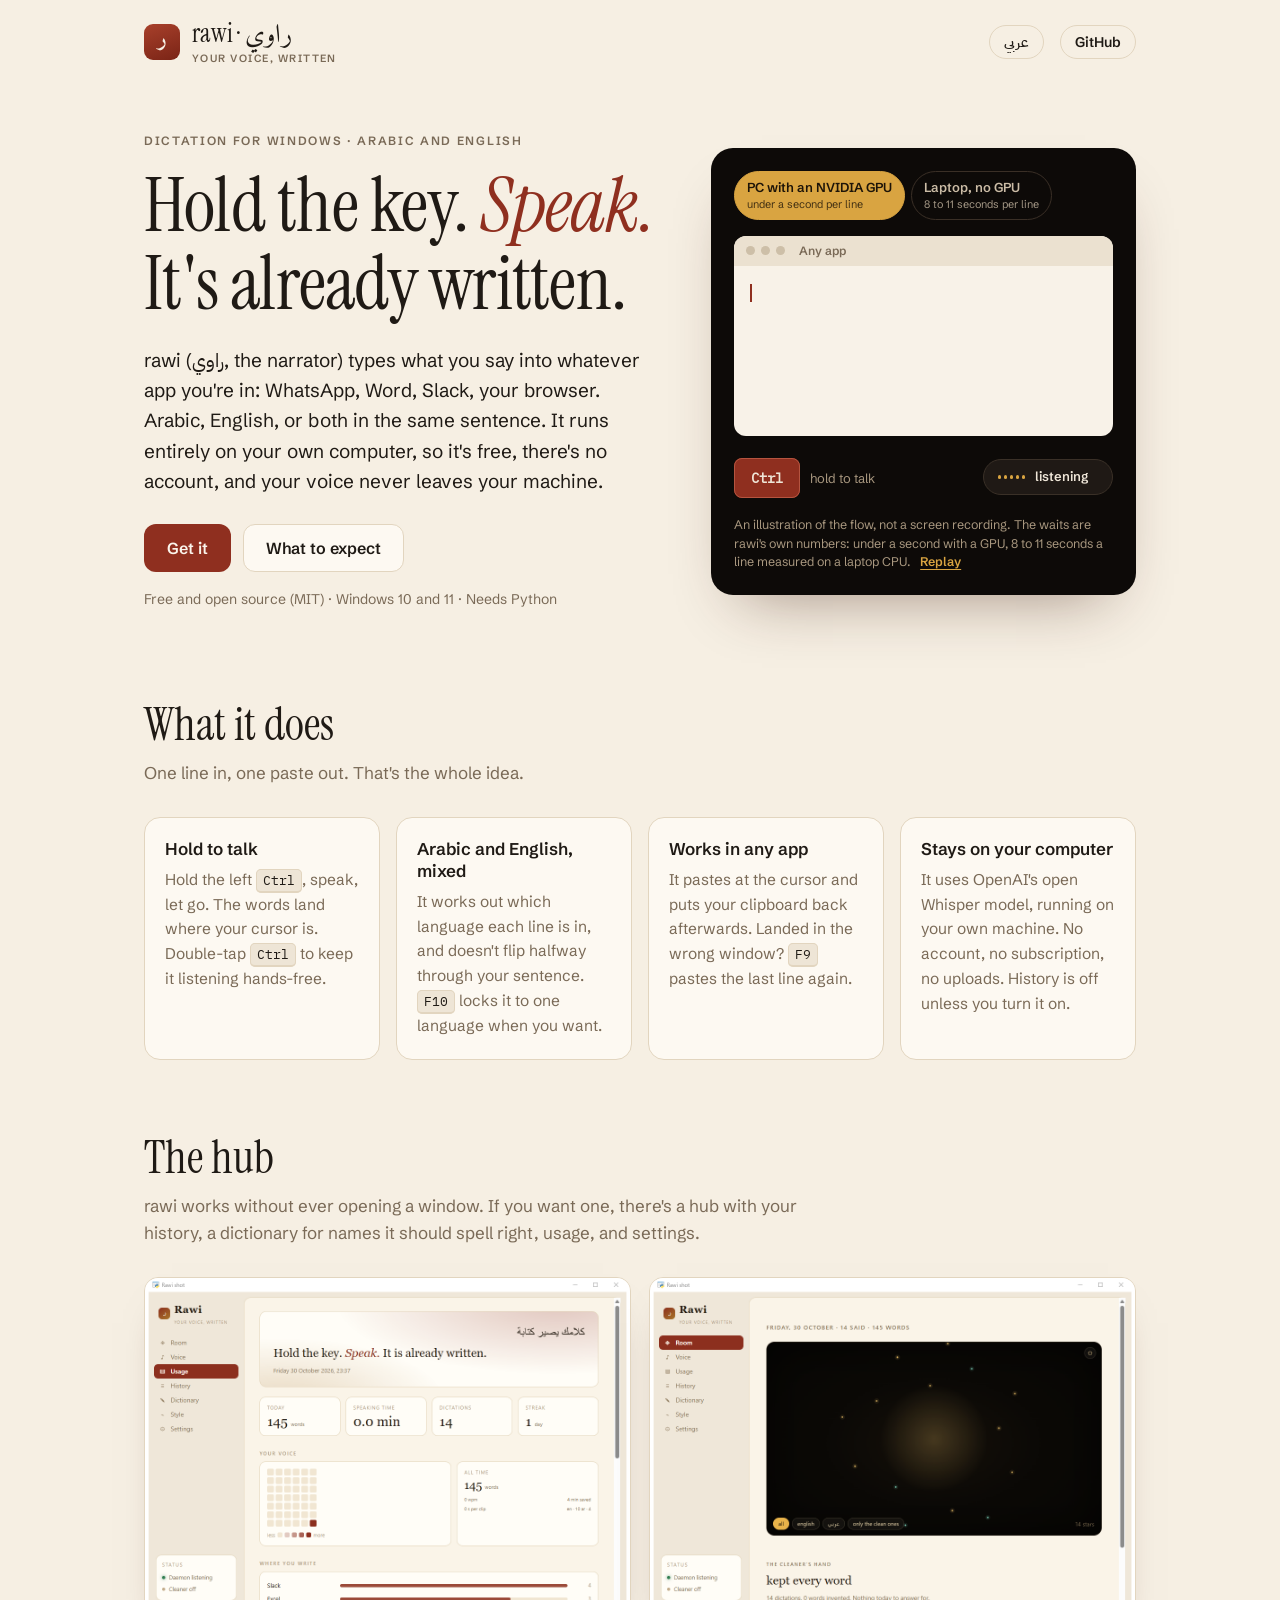
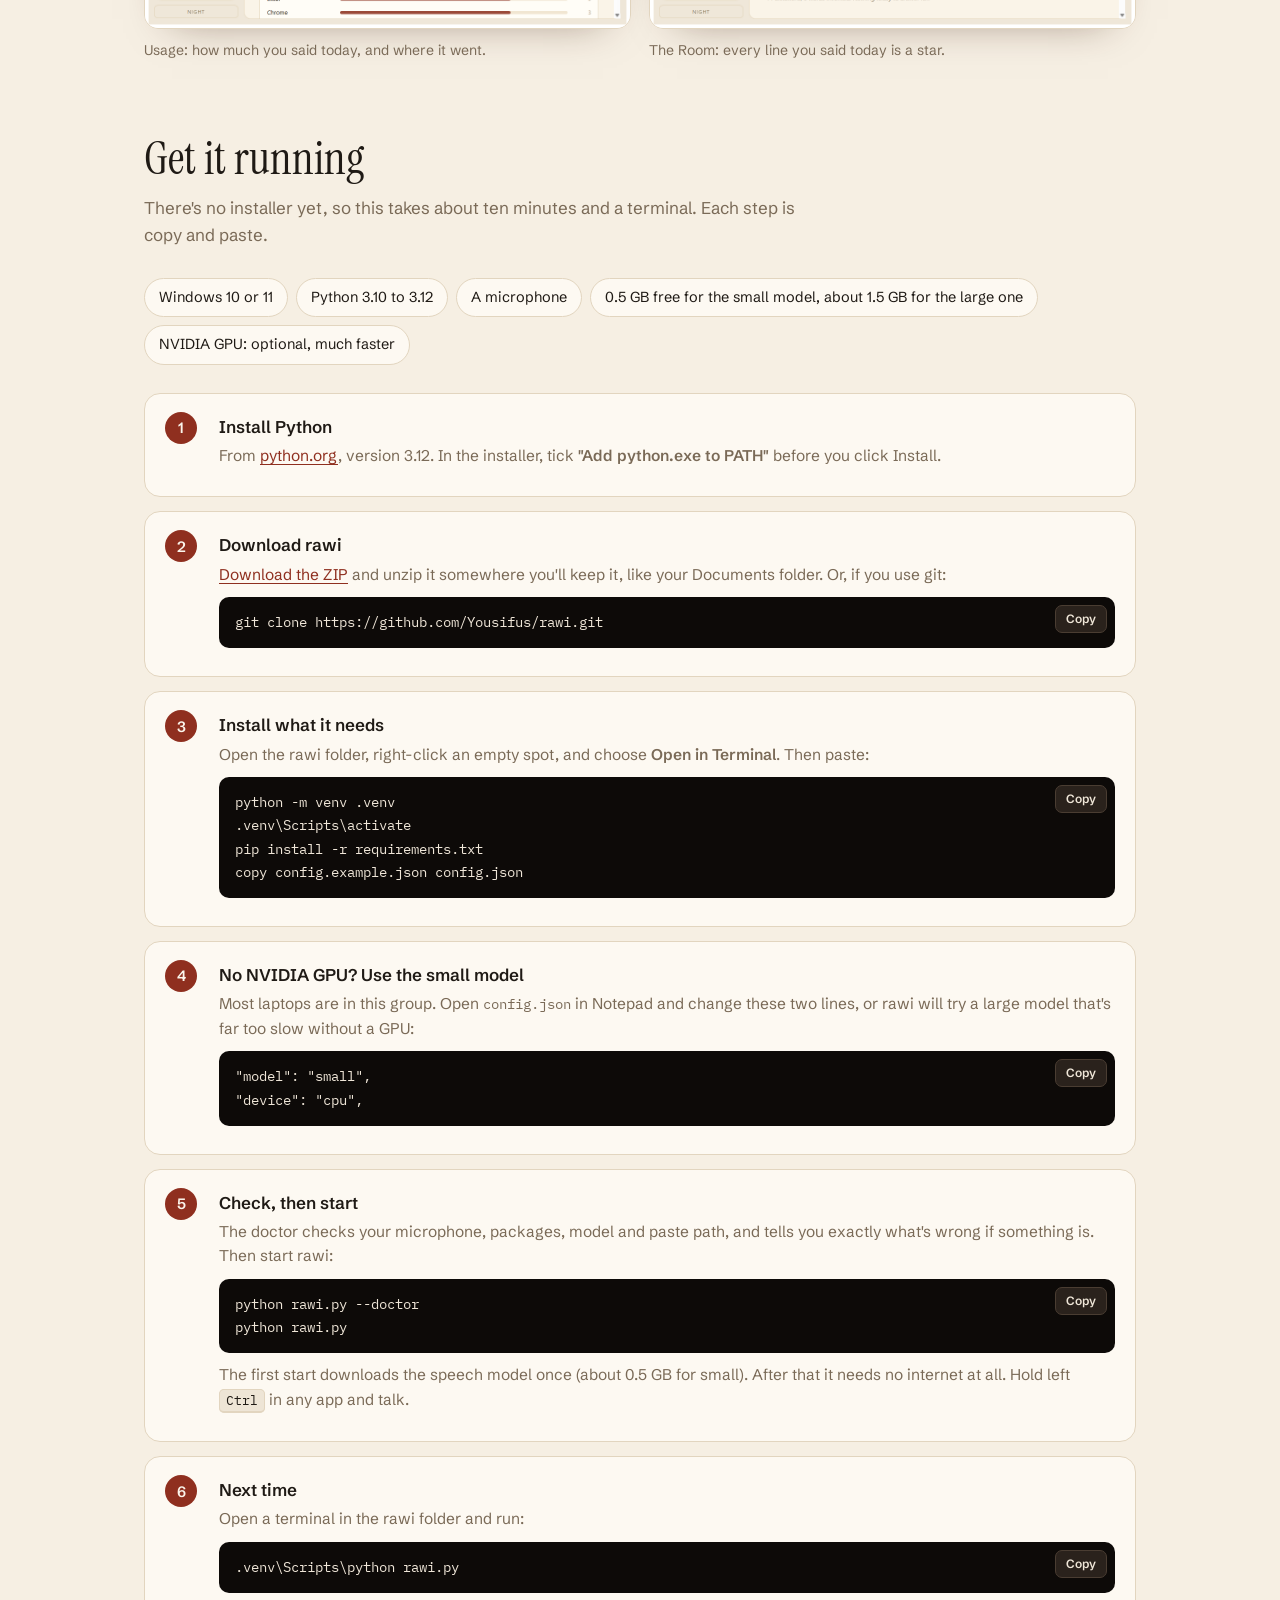
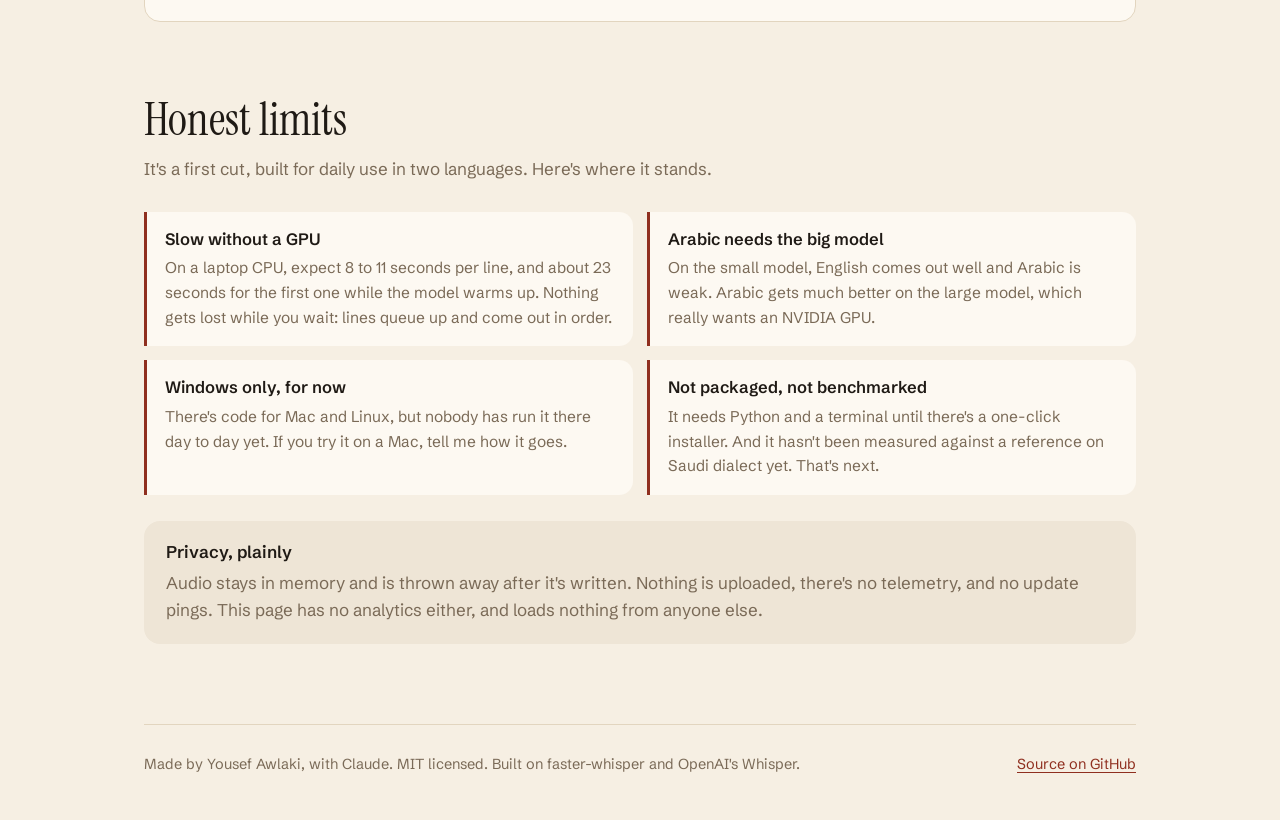
==== site/index.html @ 75007be9 "site: bilingual landing page (rawi-dictation.vercel.app), linked from the README A single static pag" ====
<!doctype html>
<!-- rawi landing page: what rawi is, a short demo, how to install it, and its honest limits. Bilingual (EN / AR with RTL), static, no analytics, loads nothing from third parties. -->
<html lang="en" dir="ltr">
<head>
<meta charset="utf-8">
<meta name="viewport" content="width=device-width, initial-scale=1">
<title>rawi · راوي · Arabic and English dictation, on your own computer</title>
<meta name="description" content="Hold a key, speak Arabic, English or both, and rawi types it into whatever app you're in. Free, open source, and fully local: no account, nothing leaves your computer.">
<meta property="og:title" content="rawi · راوي">
<meta property="og:description" content="Hold a key, speak Arabic, English or both, and it's written wherever your cursor is. Free, and it runs entirely on your own computer.">
<meta property="og:type" content="website">
<meta property="og:url" content="https://rawi-dictation.vercel.app/">
<meta property="og:image" content="https://rawi-dictation.vercel.app/img/hub-usage.png">
<link rel="canonical" href="https://rawi-dictation.vercel.app/">
<meta name="twitter:card" content="summary_large_image">
<meta name="color-scheme" content="light dark">
<link rel="icon" href="data:image/svg+xml,%3Csvg xmlns='http://www.w3.org/2000/svg' viewBox='0 0 64 64'%3E%3Crect width='64' height='64' rx='14' fill='%238f2f1f'/%3E%3Ctext x='32' y='44' font-size='38' text-anchor='middle' fill='%23f6efe3' font-family='serif'%3E%D8%B1%3C/text%3E%3C/svg%3E">
<link rel="stylesheet" href="fonts.css">
<style>
:root {
  --paper: #f6efe3;
  --paper-2: #eee5d6;
  --card: #fdf9f2;
  --line: #e2d5bf;
  --ink: #1f1a15;
  --muted: #7a6a57;
  --brick: #8f2f1f;
  --brick-soft: #b5543f;
  --gold: #d9a441;
  --night: #0d0a08;
  --night-ink: #efe6d8;
  --display: "Instrument Serif", "Amiri", Georgia, serif;
  --body: "Schibsted Grotesk", "IBM Plex Sans Arabic", system-ui, sans-serif;
  --mono: "IBM Plex Mono", Consolas, monospace;
}
@media (prefers-color-scheme: dark) {
  :root {
    --paper: #14100d;
    --paper-2: #1c1713;
    --card: #1f1915;
    --line: #3a3027;
    --ink: #efe6d8;
    --muted: #a8977f;
    --brick: #d26a50;
    --brick-soft: #e08a72;
  }
}
html.is-ar {
  --display: "Amiri", "Instrument Serif", serif;
  --body: "IBM Plex Sans Arabic", "Schibsted Grotesk", system-ui, sans-serif;
}
html:not(.is-ar) .ar, html.is-ar .en { display: none !important; }

* { box-sizing: border-box; }
html { scroll-behavior: smooth; }
@media (prefers-reduced-motion: reduce) { html { scroll-behavior: auto; } }
body {
  margin: 0;
  background: var(--paper);
  color: var(--ink);
  font: 400 17px/1.6 var(--body);
  -webkit-font-smoothing: antialiased;
}
html.is-ar body { font-size: 18px; line-height: 1.8; }
a { color: var(--brick); text-underline-offset: 3px; }
a:hover { color: var(--brick-soft); }
:focus-visible { outline: 2px solid var(--brick); outline-offset: 3px; border-radius: 6px; }
.wrap { max-width: 1040px; margin: 0 auto; padding: 0 24px; }
@media (max-width: 600px) { .wrap { padding: 0 16px; } }

/* top bar */
.top { display: flex; align-items: center; gap: 16px; padding: 20px 0; }
.brand { display: flex; align-items: center; gap: 12px; text-decoration: none; color: var(--ink); margin-inline-end: auto; }
.mark {
  width: 36px; height: 36px; border-radius: 9px; display: grid; place-items: center;
  background: linear-gradient(160deg, #a8402b, #7a2416); color: #f6efe3;
  font: 700 22px/1 "Amiri", serif; padding-bottom: 4px;
}
.brand b { font: 400 26px/1 var(--display); letter-spacing: .01em; }
.brand small { display: block; font: 600 10.5px/1 var(--body); letter-spacing: .14em; text-transform: uppercase; color: var(--muted); margin-top: 5px; }
html.is-ar .brand small { letter-spacing: 0; font-size: 12px; text-transform: none; }
.lang-btn, .gh {
  font: 600 14px/1 var(--body); color: var(--ink); background: transparent;
  border: 1px solid var(--line); border-radius: 999px; padding: 9px 14px; cursor: pointer; text-decoration: none;
}
.lang-btn:hover, .gh:hover { border-color: var(--brick); color: var(--brick); }
.lang-btn .ar { font-family: "IBM Plex Sans Arabic", sans-serif; }

/* hero */
.hero { padding: 48px 0 24px; display: grid; grid-template-columns: 1.1fr .9fr; gap: 48px; align-items: center; }
@media (max-width: 860px) { .hero { grid-template-columns: 1fr; gap: 32px; padding-top: 24px; } }
.eyebrow { font: 600 12px/1.4 var(--body); letter-spacing: .14em; text-transform: uppercase; color: var(--muted); margin: 0 0 18px; }
html.is-ar .eyebrow { letter-spacing: 0; font-size: 14px; }
h1 { font: 400 clamp(44px, 7vw, 76px)/1.02 var(--display); margin: 0 0 22px; letter-spacing: -.01em; }
html.is-ar h1 { line-height: 1.35; letter-spacing: 0; font-size: clamp(40px, 6.4vw, 66px); }
h1 em { color: var(--brick); font-style: italic; }
html.is-ar h1 em { font-style: normal; }
.lede { font-size: 19px; color: var(--ink); max-width: 34em; margin: 0 0 28px; }
html.is-ar .lede { font-size: 19px; }
.ctas { display: flex; flex-wrap: wrap; gap: 12px; align-items: center; }
.btn {
  display: inline-flex; align-items: center; gap: 8px; text-decoration: none; cursor: pointer;
  font: 600 16px/1 var(--body); padding: 15px 22px; border-radius: 12px; border: 1px solid transparent;
}
.btn.primary { background: var(--brick); color: #fbf5ec; }
.btn.primary:hover { background: var(--brick-soft); color: #fff; }
.btn.ghost { border-color: var(--line); color: var(--ink); background: var(--card); }
.btn.ghost:hover { border-color: var(--brick); color: var(--brick); }
.fine { font-size: 14px; color: var(--muted); margin: 16px 0 0; }

/* demo */
.demo {
  background: var(--night); color: var(--night-ink); border-radius: 22px; padding: 22px;
  box-shadow: 0 30px 60px -30px rgba(60, 25, 10, .45); position: relative;
  border: 1px solid transparent;
}
@media (prefers-color-scheme: dark) { .demo { border-color: var(--line); } }
.modes { display: flex; gap: 6px; margin-bottom: 16px; flex-wrap: wrap; }
.mode {
  font: 600 13px/1.2 var(--body); color: #cbbca6; background: transparent; cursor: pointer;
  border: 1px solid #3a2f26; border-radius: 999px; padding: 8px 12px; text-align: start;
}
.mode[aria-pressed="true"] { background: var(--gold); border-color: var(--gold); color: #1d1408; }
.mode small { display: block; font-weight: 400; opacity: .8; margin-top: 2px; }
.win { background: #f8f2e8; color: #1f1a15; border-radius: 12px; overflow: hidden; }
.win-bar { display: flex; align-items: center; gap: 6px; padding: 9px 12px; background: #ebe1d0; font: 600 12px/1 var(--body); color: #7a6a57; }
.win-bar i { width: 9px; height: 9px; border-radius: 50%; background: #cdbfa8; display: inline-block; }
.win-bar span { margin-inline-start: 8px; }
.doc { min-height: 170px; padding: 14px 16px 18px; font: 400 16px/1.7 "Schibsted Grotesk", "IBM Plex Sans Arabic", sans-serif; }
.doc p { margin: 0 0 6px; unicode-bidi: plaintext; text-align: start; }
.doc p.new { animation: land .35s ease-out; }
@keyframes land { from { background: rgba(217, 164, 65, .45); } to { background: transparent; } }
.caret { display: inline-block; width: 2px; height: 1.1em; background: #8f2f1f; vertical-align: -3px; animation: blink 1s steps(1) infinite; }
@keyframes blink { 50% { opacity: 0; } }
.under { display: flex; align-items: center; justify-content: space-between; gap: 12px; margin-top: 18px; min-height: 46px; flex-wrap: wrap; }
.keycap {
  font: 600 14px/1 var(--mono); color: #efe6d8; background: #2a221c; border: 1px solid #4a3d32;
  border-bottom-width: 4px; border-radius: 8px; padding: 10px 16px; transition: transform .08s, border-bottom-width .08s, background .15s;
}
.keycap.down { transform: translateY(3px); border-bottom-width: 1px; background: #8f2f1f; border-color: #b5543f; }
.keyhint { font-size: 13px; color: #a8977f; margin-inline-start: 10px; }
.pill {
  display: inline-flex; align-items: center; gap: 10px; padding: 9px 14px; border-radius: 999px;
  background: #1f1915; border: 1px solid #3a3027; font: 600 13px/1 var(--body); color: #efe6d8;
  opacity: 0; transform: translateY(6px); transition: opacity .2s, transform .2s;
}
.pill.on { opacity: 1; transform: none; }
.bars { display: inline-flex; gap: 3px; align-items: center; height: 16px; }
.bars b { width: 3px; height: 4px; border-radius: 2px; background: var(--gold); }
.pill.listening .bars b { animation: wave .7s ease-in-out infinite; }
.bars b:nth-child(2) { animation-delay: .1s !important; } .bars b:nth-child(3) { animation-delay: .2s !important; }
.bars b:nth-child(4) { animation-delay: .3s !important; } .bars b:nth-child(5) { animation-delay: .15s !important; }
@keyframes wave { 50% { height: 16px; } }
.pill.writing .bars b { background: #7a6a57; }
.pill.done .bars b { background: #5fae7f; }
.timer { font-family: var(--mono); font-weight: 400; color: #cbbca6; }
.demo-note { font-size: 12.5px; color: #a8977f; margin: 16px 0 0; line-height: 1.5; }
.replay { background: none; border: 0; color: var(--gold); font: 600 12.5px/1 var(--body); cursor: pointer; padding: 0; margin-inline-start: 6px; text-decoration: underline; text-underline-offset: 3px; }

/* sections */
section { padding: 64px 0 8px; }
h2 { font: 400 clamp(32px, 4.4vw, 46px)/1.1 var(--display); margin: 0 0 10px; }
html.is-ar h2 { line-height: 1.4; }
.sub { color: var(--muted); margin: 0 0 30px; max-width: 40em; }
.grid4 { display: grid; grid-template-columns: repeat(4, 1fr); gap: 16px; }
@media (max-width: 940px) { .grid4 { grid-template-columns: repeat(2, 1fr); } }
@media (max-width: 560px) { .grid4 { grid-template-columns: 1fr; } }
.card { background: var(--card); border: 1px solid var(--line); border-radius: 16px; padding: 20px; }
.card h3 { font: 600 17px/1.3 var(--body); margin: 0 0 8px; }
.card p { margin: 0; font-size: 15.5px; color: var(--muted); }
html.is-ar .card p { font-size: 16.5px; }
kbd { font: 500 .85em/1 var(--mono); background: var(--paper-2); border: 1px solid var(--line); border-bottom-width: 2px; border-radius: 5px; padding: 2px 6px; color: var(--ink); white-space: nowrap; }

.shots { display: grid; grid-template-columns: 1fr 1fr; gap: 18px; }
@media (max-width: 760px) { .shots { grid-template-columns: 1fr; } }
figure { margin: 0; }
figure img { width: 100%; height: auto; display: block; border-radius: 14px; border: 1px solid var(--line); box-shadow: 0 18px 40px -28px rgba(60, 25, 10, .5); }
figcaption { font-size: 14px; color: var(--muted); margin-top: 10px; }

/* install */
.need { display: flex; flex-wrap: wrap; gap: 8px; margin: 0 0 28px; padding: 0; list-style: none; }
.need li { background: var(--card); border: 1px solid var(--line); border-radius: 999px; padding: 7px 14px; font-size: 14.5px; }
ol.steps { list-style: none; padding: 0; margin: 0; counter-reset: s; display: grid; gap: 14px; }
ol.steps > li { counter-increment: s; display: grid; grid-template-columns: 40px 1fr; gap: 14px; background: var(--card); border: 1px solid var(--line); border-radius: 16px; padding: 18px 20px; }
ol.steps > li::before {
  content: counter(s); width: 32px; height: 32px; border-radius: 50%; display: grid; place-items: center;
  background: var(--brick); color: #fbf5ec; font: 600 15px/1 var(--body);
}
.steps h3 { font: 600 17px/1.3 var(--body); margin: 4px 0 6px; }
.steps p { margin: 0 0 10px; color: var(--muted); font-size: 15.5px; }
.steps p:last-child { margin-bottom: 0; }
.code { position: relative; margin: 6px 0 10px; direction: ltr; }
.code pre {
  margin: 0; background: var(--night); color: #efe6d8; border-radius: 10px; padding: 14px 16px; padding-inline-end: 76px;
  font: 400 14px/1.65 var(--mono); overflow-x: auto; direction: ltr; text-align: left;
}
.code .c { color: #8f8170; }
.copy {
  position: absolute; top: 8px; inset-inline-end: 8px; font: 600 12px/1 var(--body); cursor: pointer;
  background: #2a221c; color: #efe6d8; border: 1px solid #4a3d32; border-radius: 7px; padding: 7px 10px;
}
.copy:hover { border-color: var(--gold); }
code { font: 500 .9em var(--mono); direction: ltr; unicode-bidi: isolate; }

/* limits */
.limits { display: grid; grid-template-columns: 1fr 1fr; gap: 14px; }
@media (max-width: 760px) { .limits { grid-template-columns: 1fr; } }
.limit { border-inline-start: 3px solid var(--brick); background: var(--card); border-radius: 0 14px 14px 0; padding: 16px 18px; }
html.is-ar .limit { border-radius: 14px 0 0 14px; }
.limit h3 { font: 600 16.5px/1.35 var(--body); margin: 0 0 6px; }
.limit p { margin: 0; color: var(--muted); font-size: 15.5px; }
.privacy { margin-top: 26px; background: var(--paper-2); border-radius: 16px; padding: 20px 22px; }
.privacy h3 { margin: 0 0 6px; font: 600 17px/1.3 var(--body); }
.privacy p { margin: 0; color: var(--muted); }

footer { margin-top: 72px; padding: 28px 0 44px; border-top: 1px solid var(--line); color: var(--muted); font-size: 14.5px; }
footer .row { display: flex; flex-wrap: wrap; gap: 10px 24px; justify-content: space-between; }
</style>
</head>
<body>
<div class="wrap">

<header class="top">
  <a class="brand" href="#" aria-label="rawi">
    <span class="mark" aria-hidden="true">ر</span>
    <span><b>rawi <span lang="ar">· راوي</span></b>
      <small><span class="en">your voice, written</span><span class="ar" lang="ar">كلامك يصير كتابة</span></small></span>
  </a>
  <button class="lang-btn" id="lang" type="button" aria-label="Switch language">
    <span class="en" lang="ar">عربي</span><span class="ar">English</span>
  </button>
  <a class="gh" href="https://github.com/Yousifus/rawi">GitHub</a>
</header>

<main>
<div class="hero">
  <div>
    <p class="eyebrow"><span class="en">Dictation for Windows · Arabic and English</span><span class="ar" lang="ar">إملاء صوتي لويندوز · عربي وإنجليزي</span></p>
    <h1 class="en">Hold the key. <em>Speak.</em> It's already written.</h1>
    <h1 class="ar" lang="ar">اضغط وتكلّم، <em>وكلامك يصير كتابة.</em></h1>
    <p class="lede en">rawi (راوي, the narrator) types what you say into whatever app you're in: WhatsApp, Word, Slack, your browser. Arabic, English, or both in the same sentence. It runs entirely on your own computer, so it's free, there's no account, and your voice never leaves your machine.</p>
    <p class="lede ar" lang="ar">راوي يكتب اللي تقوله في أي برنامج فاتحه: واتساب، وورد، سلاك، المتصفح. عربي أو إنجليزي، أو الاثنين في نفس الجملة. يشتغل كله على جهازك، يعني مجاني، بدون حساب، وصوتك ما يطلع من جهازك أبدًا.</p>
    <div class="ctas">
      <a class="btn primary" href="#install"><span class="en">Get it</span><span class="ar" lang="ar">حمّله</span></a>
      <a class="btn ghost" href="#limits"><span class="en">What to expect</span><span class="ar" lang="ar">وش تتوقع منه</span></a>
    </div>
    <p class="fine"><span class="en">Free and open source (MIT) · Windows 10 and 11 · Needs Python</span><span class="ar" lang="ar">مجاني ومفتوح المصدر (MIT) · ويندوز 10 و 11 · يحتاج بايثون</span></p>
  </div>

  <div class="demo" id="demo" aria-label="Animated illustration of rawi">
    <div class="modes" role="group" aria-label="Computer type">
      <button class="mode" type="button" data-mode="gpu" aria-pressed="true">
        <span class="en">PC with an NVIDIA GPU</span><span class="ar" lang="ar">جهاز فيه كرت NVIDIA</span>
        <small><span class="en">under a second per line</span><span class="ar" lang="ar">أقل من ثانية للسطر</span></small>
      </button>
      <button class="mode" type="button" data-mode="cpu" aria-pressed="false">
        <span class="en">Laptop, no GPU</span><span class="ar" lang="ar">لابتوب بدون كرت</span>
        <small><span class="en">8 to 11 seconds per line</span><span class="ar" lang="ar">من 8 إلى 11 ثانية للسطر</span></small>
      </button>
    </div>
    <div class="win" aria-hidden="true">
      <div class="win-bar"><i></i><i></i><i></i><span class="en">Any app</span><span class="ar" lang="ar">أي برنامج</span></div>
      <div class="doc" id="doc"><p id="cursorline"><span class="caret"></span></p></div>
    </div>
    <div class="under" aria-hidden="true">
      <div><span class="keycap" id="key">Ctrl</span><span class="keyhint"><span class="en">hold to talk</span><span class="ar" lang="ar">اضغط مطوّل وتكلّم</span></span></div>
      <div class="pill" id="pill"><span class="bars"><b></b><b></b><b></b><b></b><b></b></span><span id="pilltext"></span><span class="timer" id="timer"></span></div>
    </div>
    <p class="demo-note">
      <span class="en">An illustration of the flow, not a screen recording. The waits are rawi's own numbers: under a second with a GPU, 8 to 11 seconds a line measured on a laptop CPU.</span>
      <span class="ar" lang="ar">هذا رسم توضيحي للفكرة، مو تسجيل شاشة. أوقات الانتظار من أرقام راوي نفسه: أقل من ثانية مع كرت شاشة، ومن 8 إلى 11 ثانية للسطر على معالج لابتوب.</span>
      <button class="replay" id="replay" type="button"><span class="en">Replay</span><span class="ar" lang="ar">أعد</span></button>
    </p>
  </div>
</div>

<section id="what">
  <h2><span class="en">What it does</span><span class="ar" lang="ar">وش يسوي</span></h2>
  <p class="sub"><span class="en">One line in, one paste out. That's the whole idea.</span><span class="ar" lang="ar">تقول جملة، تنكتب. هذي الفكرة كلها.</span></p>
  <div class="grid4">
    <div class="card">
      <h3><span class="en">Hold to talk</span><span class="ar" lang="ar">اضغط وتكلّم</span></h3>
      <p class="en">Hold the left <kbd>Ctrl</kbd>, speak, let go. The words land where your cursor is. Double-tap <kbd>Ctrl</kbd> to keep it listening hands-free.</p>
      <p class="ar" lang="ar">اضغط <kbd>Ctrl</kbd> اليسار مطوّل، تكلّم، وارفع إصبعك. الكلام ينكتب مكان المؤشر. ضغطتين سريعة على <kbd>Ctrl</kbd> وتقدر تتكلم بدون ما تمسكه.</p>
    </div>
    <div class="card">
      <h3><span class="en">Arabic and English, mixed</span><span class="ar" lang="ar">عربي وإنجليزي مع بعض</span></h3>
      <p class="en">It works out which language each line is in, and doesn't flip halfway through your sentence. <kbd>F10</kbd> locks it to one language when you want.</p>
      <p class="ar" lang="ar">يعرف لغة كل جملة بنفسه، وما يقلب اللغة في نص كلامك. وإذا تبي لغة وحدة بس، <kbd>F10</kbd> يثبتها.</p>
    </div>
    <div class="card">
      <h3><span class="en">Works in any app</span><span class="ar" lang="ar">في أي برنامج</span></h3>
      <p class="en">It pastes at the cursor and puts your clipboard back afterwards. Landed in the wrong window? <kbd>F9</kbd> pastes the last line again.</p>
      <p class="ar" lang="ar">يلصق الكلام مكان المؤشر ويرجّع الحافظة مثل ما كانت. انكتب في النافذة الغلط؟ <kbd>F9</kbd> يلصق آخر جملة مرة ثانية.</p>
    </div>
    <div class="card">
      <h3><span class="en">Stays on your computer</span><span class="ar" lang="ar">يبقى على جهازك</span></h3>
      <p class="en">It uses OpenAI's open Whisper model, running on your own machine. No account, no subscription, no uploads. History is off unless you turn it on.</p>
      <p class="ar" lang="ar">يستخدم نموذج Whisper المفتوح من OpenAI، شغّال على جهازك أنت. بدون حساب، بدون اشتراك، وما يرفع شي. السجل مقفل إلا إذا شغّلته.</p>
    </div>
  </div>
</section>

<section id="look">
  <h2><span class="en">The hub</span><span class="ar" lang="ar">الواجهة</span></h2>
  <p class="sub"><span class="en">rawi works without ever opening a window. If you want one, there's a hub with your history, a dictionary for names it should spell right, usage, and settings.</span><span class="ar" lang="ar">راوي يشتغل بدون ما تفتح أي نافذة. وإذا تبي، فيه واجهة فيها السجل، وقاموس للأسماء اللي تبيه يكتبها صح، والاستخدام، والإعدادات.</span></p>
  <div class="shots">
    <figure>
      <img src="img/hub-usage.png" width="1080" height="780" loading="lazy" alt="The rawi hub on the Usage page: words today, dictations, and which apps you wrote in.">
      <figcaption><span class="en">Usage: how much you said today, and where it went.</span><span class="ar" lang="ar">الاستخدام: كم تكلمت اليوم، ووين انكتب.</span></figcaption>
    </figure>
    <figure>
      <img src="img/hub-room.png" width="1080" height="780" loading="lazy" alt="The rawi hub on the Room page: each dictation today drawn as a star.">
      <figcaption><span class="en">The Room: every line you said today is a star.</span><span class="ar" lang="ar">الغرفة: كل جملة قلتها اليوم نجمة.</span></figcaption>
    </figure>
  </div>
</section>

<section id="install">
  <h2><span class="en">Get it running</span><span class="ar" lang="ar">شغّله على جهازك</span></h2>
  <p class="sub"><span class="en">There's no installer yet, so this takes about ten minutes and a terminal. Each step is copy and paste.</span><span class="ar" lang="ar">ما فيه مثبّت جاهز للحين، فتحتاج تقريبًا عشر دقايق وشاشة الأوامر (Terminal). كل خطوة نسخ ولصق.</span></p>
  <ul class="need">
    <li><span class="en">Windows 10 or 11</span><span class="ar" lang="ar">ويندوز 10 أو 11</span></li>
    <li><span class="en">Python 3.10 to 3.12</span><span class="ar" lang="ar">بايثون من 3.10 إلى 3.12</span></li>
    <li><span class="en">A microphone</span><span class="ar" lang="ar">مايك</span></li>
    <li><span class="en">0.5 GB free for the small model, about 1.5 GB for the large one</span><span class="ar" lang="ar">نص جيجا للنموذج الصغير، وحوالي 1.5 جيجا للكبير</span></li>
    <li><span class="en">NVIDIA GPU: optional, much faster</span><span class="ar" lang="ar">كرت NVIDIA: اختياري، بس أسرع بكثير</span></li>
  </ul>
  <ol class="steps">
    <li><div>
      <h3><span class="en">Install Python</span><span class="ar" lang="ar">ثبّت بايثون</span></h3>
      <p class="en">From <a href="https://www.python.org/downloads/windows/">python.org</a>, version 3.12. In the installer, tick <b>"Add python.exe to PATH"</b> before you click Install.</p>
      <p class="ar" lang="ar">من <a href="https://www.python.org/downloads/windows/">python.org</a>، نسخة 3.12. في المثبّت، فعّل خيار <b dir="ltr">"Add python.exe to PATH"</b> قبل ما تضغط Install.</p>
    </div></li>
    <li><div>
      <h3><span class="en">Download rawi</span><span class="ar" lang="ar">حمّل راوي</span></h3>
      <p class="en"><a href="https://github.com/Yousifus/rawi/archive/refs/heads/main.zip">Download the ZIP</a> and unzip it somewhere you'll keep it, like your Documents folder. Or, if you use git:</p>
      <p class="ar" lang="ar"><a href="https://github.com/Yousifus/rawi/archive/refs/heads/main.zip">حمّل ملف ZIP</a> وفكّه في مكان بتخليه فيه، مثل مجلد المستندات. أو إذا تستخدم git:</p>
      <div class="code"><pre>git clone https://github.com/Yousifus/rawi.git</pre></div>
    </div></li>
    <li><div>
      <h3><span class="en">Install what it needs</span><span class="ar" lang="ar">ثبّت اللي يحتاجه</span></h3>
      <p class="en">Open the rawi folder, right-click an empty spot, and choose <b>Open in Terminal</b>. Then paste:</p>
      <p class="ar" lang="ar">افتح مجلد راوي، اضغط بالزر اليمين في مكان فاضي، واختر <b dir="ltr">Open in Terminal</b>. بعدين الصق:</p>
      <div class="code"><pre>python -m venv .venv
.venv\Scripts\activate
pip install -r requirements.txt
copy config.example.json config.json</pre></div>
    </div></li>
    <li><div>
      <h3><span class="en">No NVIDIA GPU? Use the small model</span><span class="ar" lang="ar">ما عندك كرت NVIDIA؟ استخدم النموذج الصغير</span></h3>
      <p class="en">Most laptops are in this group. Open <code>config.json</code> in Notepad and change these two lines, or rawi will try a large model that's far too slow without a GPU:</p>
      <p class="ar" lang="ar">أغلب اللابتوبات كذا. افتح <code>config.json</code> في المفكرة (Notepad) وغيّر هالسطرين، وإلا راوي بيحاول يشغّل النموذج الكبير وهو بطيء جدًا بدون كرت:</p>
      <div class="code"><pre>"model": "small",
"device": "cpu",</pre></div>
    </div></li>
    <li><div>
      <h3><span class="en">Check, then start</span><span class="ar" lang="ar">افحص، وبعدين شغّل</span></h3>
      <p class="en">The doctor checks your microphone, packages, model and paste path, and tells you exactly what's wrong if something is. Then start rawi:</p>
      <p class="ar" lang="ar">الفحص يتأكد من المايك والحزم والنموذج والنسخ واللصق، وإذا فيه شي غلط يقولك وش هو بالضبط. بعدها شغّل راوي:</p>
      <div class="code"><pre>python rawi.py --doctor
python rawi.py</pre></div>
      <p class="en">The first start downloads the speech model once (about 0.5 GB for small). After that it needs no internet at all. Hold left <kbd>Ctrl</kbd> in any app and talk.</p>
      <p class="ar" lang="ar">أول تشغيل ينزّل نموذج الكلام مرة وحدة (حوالي نص جيجا للصغير). بعدها ما يحتاج إنترنت أبدًا. اضغط <kbd>Ctrl</kbd> اليسار في أي برنامج وتكلّم.</p>
    </div></li>
    <li><div>
      <h3><span class="en">Next time</span><span class="ar" lang="ar">المرات الجاية</span></h3>
      <p class="en">Open a terminal in the rawi folder and run:</p>
      <p class="ar" lang="ar">افتح الـ Terminal في مجلد راوي وشغّل:</p>
      <div class="code"><pre>.venv\Scripts\python rawi.py</pre></div>
    </div></li>
  </ol>
</section>

<section id="limits">
  <h2><span class="en">Honest limits</span><span class="ar" lang="ar">بصراحة</span></h2>
  <p class="sub"><span class="en">It's a first cut, built for daily use in two languages. Here's where it stands.</span><span class="ar" lang="ar">هذي أول نسخة، مسوّاة للاستخدام اليومي بلغتين. هذا وضعها الحين.</span></p>
  <div class="limits">
    <div class="limit">
      <h3><span class="en">Slow without a GPU</span><span class="ar" lang="ar">بطيء بدون كرت شاشة</span></h3>
      <p class="en">On a laptop CPU, expect 8 to 11 seconds per line, and about 23 seconds for the first one while the model warms up. Nothing gets lost while you wait: lines queue up and come out in order.</p>
      <p class="ar" lang="ar">على معالج لابتوب، توقّع من 8 إلى 11 ثانية للجملة، وحوالي 23 ثانية لأول جملة لين يسخن النموذج. وما يضيع شي وأنت تنتظر: الجمل تصف بالدور وتنكتب بالترتيب.</p>
    </div>
    <div class="limit">
      <h3><span class="en">Arabic needs the big model</span><span class="ar" lang="ar">العربي يبي النموذج الكبير</span></h3>
      <p class="en">On the small model, English comes out well and Arabic is weak. Arabic gets much better on the large model, which really wants an NVIDIA GPU.</p>
      <p class="ar" lang="ar">على النموذج الصغير، الإنجليزي ممتاز والعربي ضعيف. العربي يتحسن كثير على النموذج الكبير، وهذا يبي كرت NVIDIA.</p>
    </div>
    <div class="limit">
      <h3><span class="en">Windows only, for now</span><span class="ar" lang="ar">ويندوز بس، حاليًا</span></h3>
      <p class="en">There's code for Mac and Linux, but nobody has run it there day to day yet. If you try it on a Mac, tell me how it goes.</p>
      <p class="ar" lang="ar">فيه كود للماك ولينكس، بس محد جرّبه عليهم يوميًا للحين. إذا جربته على ماك، قولي وش صار.</p>
    </div>
    <div class="limit">
      <h3><span class="en">Not packaged, not benchmarked</span><span class="ar" lang="ar">بدون مثبّت، وبدون قياس دقيق</span></h3>
      <p class="en">It needs Python and a terminal until there's a one-click installer. And it hasn't been measured against a reference on Saudi dialect yet. That's next.</p>
      <p class="ar" lang="ar">يحتاج بايثون وشاشة أوامر لين يصير له مثبّت بضغطة وحدة. وما انقاس للحين على اللهجة السعودية مقابل نص مرجعي. هذا الجاي.</p>
    </div>
  </div>
  <div class="privacy">
    <h3><span class="en">Privacy, plainly</span><span class="ar" lang="ar">الخصوصية، بوضوح</span></h3>
    <p class="en">Audio stays in memory and is thrown away after it's written. Nothing is uploaded, there's no telemetry, and no update pings. This page has no analytics either, and loads nothing from anyone else.</p>
    <p class="ar" lang="ar">الصوت يبقى في الذاكرة وينحذف بعد ما ينكتب. ما يترفع شي، وما فيه تتبّع ولا تحديثات تتصل بأحد. وحتى هذي الصفحة ما فيها أي تتبّع، وما تحمّل شي من أي جهة ثانية.</p>
  </div>
</section>
</main>

<footer>
  <div class="row">
    <span><span class="en">Made by Yousef Awlaki, with Claude. MIT licensed. Built on faster-whisper and OpenAI's Whisper.</span><span class="ar" lang="ar">سوّاه يوسف العولقي مع Claude. رخصة MIT. مبني على faster-whisper ونموذج Whisper من OpenAI.</span></span>
    <a href="https://github.com/Yousifus/rawi"><span class="en">Source on GitHub</span><span class="ar" lang="ar">الكود على GitHub</span></a>
  </div>
</footer>
</div>

<script>
// language: ?lang=ar or ?lang=en wins, then the saved choice, then the browser's language
(() => {
  const root = document.documentElement;
  const set = (l, save) => {
    root.classList.toggle('is-ar', l === 'ar');
    root.lang = l; root.dir = l === 'ar' ? 'rtl' : 'ltr';
    if (save) { try { localStorage.setItem('rawi-lang', l); } catch (e) {} }
  };
  let l = new URLSearchParams(location.search).get('lang');
  if (l !== 'ar' && l !== 'en') {
    try { l = localStorage.getItem('rawi-lang'); } catch (e) { l = null; }
  }
  if (l !== 'ar' && l !== 'en') l = (navigator.language || '').toLowerCase().startsWith('ar') ? 'ar' : 'en';
  set(l, false);
  document.getElementById('lang').addEventListener('click', () => set(root.classList.contains('is-ar') ? 'en' : 'ar', true));
})();

// copy buttons on the code blocks
document.querySelectorAll('.code').forEach(box => {
  const b = document.createElement('button');
  const say = (en, ar) => { b.innerHTML = `<span class="en">${en}</span><span class="ar" lang="ar">${ar}</span>`; };
  b.className = 'copy'; b.type = 'button'; say('Copy', 'نسخ');
  b.addEventListener('click', async () => {
    try { await navigator.clipboard.writeText(box.querySelector('pre').innerText); say('Copied', 'تم النسخ'); }
    catch (e) { say('Select it', 'حدّده'); }
    setTimeout(() => say('Copy', 'نسخ'), 1400);
  });
  box.appendChild(b);
});

// the demo: hold Ctrl, speak, let go, wait (honest per mode), paste the whole line at once
(() => {
  const lines = [
    // mixed lines end without a full stop, so the bidi algorithm can't strand it on the wrong side
    'Send me the file before 9, وبعدها نتكلم عن الميزانية',
    'تمام، بكرة الساعة ثمانية عند البيت.',
    'Running ten minutes late, start without me.',
    'الاجتماع خلص؟ send me the notes when you can'
  ];
  const label = {
    en: { listening: 'listening', writing: 'writing', done: 'pasted' },
    ar: { listening: 'أسمعك', writing: 'أكتب', done: 'انكتب' }
  };
  const doc = document.getElementById('doc'), cur = document.getElementById('cursorline');
  const key = document.getElementById('key'), pill = document.getElementById('pill');
  const ptext = document.getElementById('pilltext'), timer = document.getElementById('timer');
  const modes = document.querySelectorAll('.mode');
  const reduce = matchMedia('(prefers-reduced-motion: reduce)').matches;
  let mode = 'gpu', i = 0, run = 0, visible = false, playing = false;
  const lang = () => document.documentElement.classList.contains('is-ar') ? 'ar' : 'en';
  const sleep = ms => new Promise(r => setTimeout(r, ms));
  const state = s => {
    pill.className = 'pill' + (s ? ' on ' + s : '');
    ptext.textContent = s ? label[lang()][s] : '';
    if (s !== 'writing') timer.textContent = '';
  };
  const reset = () => { doc.querySelectorAll('p.line').forEach(p => p.remove()); i = 0; };
  const paste = text => {
    const p = document.createElement('p');
    p.className = 'line new'; p.textContent = text;
    doc.insertBefore(p, cur);
    const all = doc.querySelectorAll('p.line');
    if (all.length > 4) all[0].remove();
  };
  async function once(id) {
    const text = lines[i++ % lines.length];
    key.classList.add('down'); state('listening');
    await sleep(1400 + text.length * 35); if (id !== run) return;
    key.classList.remove('down'); state('writing');
    const wait = mode === 'gpu' ? 700 : 8000 + Math.random() * 3000;
    const t0 = performance.now();
    while (performance.now() - t0 < wait) {
      timer.textContent = ((performance.now() - t0) / 1000).toFixed(1) + ' s';
      await sleep(100); if (id !== run) return;
    }
    paste(text); state('done');
    await sleep(1800); if (id !== run) return;
    state(null);
    await sleep(900);
  }
  async function loop() {
    if (playing) return;
    playing = true;
    const id = ++run;
    while (id === run && visible && !reduce) { await once(id); }
    if (reduce && id === run) await once(id);
    if (id === run) playing = false;
  }
  const restart = () => { run++; playing = false; key.classList.remove('down'); state(null); reset(); loop(); };
  modes.forEach(b => b.addEventListener('click', () => {
    mode = b.dataset.mode;
    modes.forEach(x => x.setAttribute('aria-pressed', String(x === b)));
    restart();
  }));
  document.getElementById('replay').addEventListener('click', restart);
  new IntersectionObserver(es => {
    visible = es[0].isIntersecting;
    if (visible) loop(); else { run++; playing = false; key.classList.remove('down'); state(null); }
  }, { threshold: 0.3 }).observe(document.getElementById('demo'));
})();
</script>
</body>
</html>
---- site/fonts.css ----
/* rawi landing: self-hosted fonts (latin + arabic subsets), fetched once from Google Fonts. */
@font-face {
  font-family: 'Instrument Serif';
  font-style: italic;
  font-weight: 400;
  font-display: swap;
  src: url(fonts/InstrumentSerif-400i-latin.woff2) format('woff2');
  unicode-range: U+0000-00FF, U+0131, U+0152-0153, U+02BB-02BC, U+02C6, U+02DA, U+02DC, U+0304, U+0308, U+0329, U+2000-206F, U+20AC, U+2122, U+2191, U+2193, U+2212, U+2215, U+FEFF, U+FFFD;
}
@font-face {
  font-family: 'Instrument Serif';
  font-style: normal;
  font-weight: 400;
  font-display: swap;
  src: url(fonts/InstrumentSerif-400-latin.woff2) format('woff2');
  unicode-range: U+0000-00FF, U+0131, U+0152-0153, U+02BB-02BC, U+02C6, U+02DA, U+02DC, U+0304, U+0308, U+0329, U+2000-206F, U+20AC, U+2122, U+2191, U+2193, U+2212, U+2215, U+FEFF, U+FFFD;
}
@font-face {
  font-family: 'Schibsted Grotesk';
  font-style: normal;
  font-weight: 400;
  font-display: swap;
  src: url(fonts/SchibstedGrotesk-400-latin.woff2) format('woff2');
  unicode-range: U+0000-00FF, U+0131, U+0152-0153, U+02BB-02BC, U+02C6, U+02DA, U+02DC, U+0304, U+0308, U+0329, U+2000-206F, U+20AC, U+2122, U+2191, U+2193, U+2212, U+2215, U+FEFF, U+FFFD;
}
@font-face {
  font-family: 'Schibsted Grotesk';
  font-style: normal;
  font-weight: 600;
  font-display: swap;
  src: url(fonts/SchibstedGrotesk-600-latin.woff2) format('woff2');
  unicode-range: U+0000-00FF, U+0131, U+0152-0153, U+02BB-02BC, U+02C6, U+02DA, U+02DC, U+0304, U+0308, U+0329, U+2000-206F, U+20AC, U+2122, U+2191, U+2193, U+2212, U+2215, U+FEFF, U+FFFD;
}
@font-face {
  font-family: 'Amiri';
  font-style: normal;
  font-weight: 400;
  font-display: swap;
  src: url(fonts/Amiri-400-arabic.woff2) format('woff2');
  unicode-range: U+0600-06FF, U+0750-077F, U+0870-0891, U+0897-08E1, U+08E3-08FF, U+200C-200E, U+2010-2011, U+204F, U+2E41, U+FB50-FDFF, U+FE70-FE74, U+FE76-FEFC, U+102E0-102FB, U+10E60-10E7E, U+10EC2-10EC7, U+10EC9-10EEE, U+10EF0-10EFF, U+1EE00-1EE03, U+1EE05-1EE1F, U+1EE21-1EE22, U+1EE24, U+1EE27, U+1EE29-1EE32, U+1EE34-1EE37, U+1EE39, U+1EE3B, U+1EE42, U+1EE47, U+1EE49, U+1EE4B, U+1EE4D-1EE4F, U+1EE51-1EE52, U+1EE54, U+1EE57, U+1EE59, U+1EE5B, U+1EE5D, U+1EE5F, U+1EE61-1EE62, U+1EE64, U+1EE67-1EE6A, U+1EE6C-1EE72, U+1EE74-1EE77, U+1EE79-1EE7C, U+1EE7E, U+1EE80-1EE89, U+1EE8B-1EE9B, U+1EEA1-1EEA3, U+1EEA5-1EEA9, U+1EEAB-1EEBB, U+1EEF0-1EEF1;
}
@font-face {
  font-family: 'Amiri';
  font-style: normal;
  font-weight: 400;
  font-display: swap;
  src: url(fonts/Amiri-400-latin.woff2) format('woff2');
  unicode-range: U+0000-00FF, U+0131, U+0152-0153, U+02BB-02BC, U+02C6, U+02DA, U+02DC, U+0304, U+0308, U+0329, U+2000-206F, U+20AC, U+2122, U+2191, U+2193, U+2212, U+2215, U+FEFF, U+FFFD;
}
@font-face {
  font-family: 'Amiri';
  font-style: normal;
  font-weight: 700;
  font-display: swap;
  src: url(fonts/Amiri-700-arabic.woff2) format('woff2');
  unicode-range: U+0600-06FF, U+0750-077F, U+0870-0891, U+0897-08E1, U+08E3-08FF, U+200C-200E, U+2010-2011, U+204F, U+2E41, U+FB50-FDFF, U+FE70-FE74, U+FE76-FEFC, U+102E0-102FB, U+10E60-10E7E, U+10EC2-10EC7, U+10EC9-10EEE, U+10EF0-10EFF, U+1EE00-1EE03, U+1EE05-1EE1F, U+1EE21-1EE22, U+1EE24, U+1EE27, U+1EE29-1EE32, U+1EE34-1EE37, U+1EE39, U+1EE3B, U+1EE42, U+1EE47, U+1EE49, U+1EE4B, U+1EE4D-1EE4F, U+1EE51-1EE52, U+1EE54, U+1EE57, U+1EE59, U+1EE5B, U+1EE5D, U+1EE5F, U+1EE61-1EE62, U+1EE64, U+1EE67-1EE6A, U+1EE6C-1EE72, U+1EE74-1EE77, U+1EE79-1EE7C, U+1EE7E, U+1EE80-1EE89, U+1EE8B-1EE9B, U+1EEA1-1EEA3, U+1EEA5-1EEA9, U+1EEAB-1EEBB, U+1EEF0-1EEF1;
}
@font-face {
  font-family: 'Amiri';
  font-style: normal;
  font-weight: 700;
  font-display: swap;
  src: url(fonts/Amiri-700-latin.woff2) format('woff2');
  unicode-range: U+0000-00FF, U+0131, U+0152-0153, U+02BB-02BC, U+02C6, U+02DA, U+02DC, U+0304, U+0308, U+0329, U+2000-206F, U+20AC, U+2122, U+2191, U+2193, U+2212, U+2215, U+FEFF, U+FFFD;
}
@font-face {
  font-family: 'IBM Plex Sans Arabic';
  font-style: normal;
  font-weight: 400;
  font-display: swap;
  src: url(fonts/IBMPlexSansArabic-400-arabic.woff2) format('woff2');
  unicode-range: U+0600-06FF, U+0750-077F, U+0870-0891, U+0897-08E1, U+08E3-08FF, U+200C-200E, U+2010-2011, U+204F, U+2E41, U+FB50-FDFF, U+FE70-FE74, U+FE76-FEFC, U+102E0-102FB, U+10E60-10E7E, U+10EC2-10EC7, U+10EC9-10EEE, U+10EF0-10EFF, U+1EE00-1EE03, U+1EE05-1EE1F, U+1EE21-1EE22, U+1EE24, U+1EE27, U+1EE29-1EE32, U+1EE34-1EE37, U+1EE39, U+1EE3B, U+1EE42, U+1EE47, U+1EE49, U+1EE4B, U+1EE4D-1EE4F, U+1EE51-1EE52, U+1EE54, U+1EE57, U+1EE59, U+1EE5B, U+1EE5D, U+1EE5F, U+1EE61-1EE62, U+1EE64, U+1EE67-1EE6A, U+1EE6C-1EE72, U+1EE74-1EE77, U+1EE79-1EE7C, U+1EE7E, U+1EE80-1EE89, U+1EE8B-1EE9B, U+1EEA1-1EEA3, U+1EEA5-1EEA9, U+1EEAB-1EEBB, U+1EEF0-1EEF1;
}
@font-face {
  font-family: 'IBM Plex Sans Arabic';
  font-style: normal;
  font-weight: 400;
  font-display: swap;
  src: url(fonts/IBMPlexSansArabic-400-latin.woff2) format('woff2');
  unicode-range: U+0000-00FF, U+0131, U+0152-0153, U+02BB-02BC, U+02C6, U+02DA, U+02DC, U+0304, U+0308, U+0329, U+2000-206F, U+20AC, U+2122, U+2191, U+2193, U+2212, U+2215, U+FEFF, U+FFFD;
}
@font-face {
  font-family: 'IBM Plex Sans Arabic';
  font-style: normal;
  font-weight: 600;
  font-display: swap;
  src: url(fonts/IBMPlexSansArabic-600-arabic.woff2) format('woff2');
  unicode-range: U+0600-06FF, U+0750-077F, U+0870-0891, U+0897-08E1, U+08E3-08FF, U+200C-200E, U+2010-2011, U+204F, U+2E41, U+FB50-FDFF, U+FE70-FE74, U+FE76-FEFC, U+102E0-102FB, U+10E60-10E7E, U+10EC2-10EC7, U+10EC9-10EEE, U+10EF0-10EFF, U+1EE00-1EE03, U+1EE05-1EE1F, U+1EE21-1EE22, U+1EE24, U+1EE27, U+1EE29-1EE32, U+1EE34-1EE37, U+1EE39, U+1EE3B, U+1EE42, U+1EE47, U+1EE49, U+1EE4B, U+1EE4D-1EE4F, U+1EE51-1EE52, U+1EE54, U+1EE57, U+1EE59, U+1EE5B, U+1EE5D, U+1EE5F, U+1EE61-1EE62, U+1EE64, U+1EE67-1EE6A, U+1EE6C-1EE72, U+1EE74-1EE77, U+1EE79-1EE7C, U+1EE7E, U+1EE80-1EE89, U+1EE8B-1EE9B, U+1EEA1-1EEA3, U+1EEA5-1EEA9, U+1EEAB-1EEBB, U+1EEF0-1EEF1;
}
@font-face {
  font-family: 'IBM Plex Sans Arabic';
  font-style: normal;
  font-weight: 600;
  font-display: swap;
  src: url(fonts/IBMPlexSansArabic-600-latin.woff2) format('woff2');
  unicode-range: U+0000-00FF, U+0131, U+0152-0153, U+02BB-02BC, U+02C6, U+02DA, U+02DC, U+0304, U+0308, U+0329, U+2000-206F, U+20AC, U+2122, U+2191, U+2193, U+2212, U+2215, U+FEFF, U+FFFD;
}
@font-face {
  font-family: 'IBM Plex Mono';
  font-style: normal;
  font-weight: 400;
  font-display: swap;
  src: url(fonts/IBMPlexMono-400-latin.woff2) format('woff2');
  unicode-range: U+0000-00FF, U+0131, U+0152-0153, U+02BB-02BC, U+02C6, U+02DA, U+02DC, U+0304, U+0308, U+0329, U+2000-206F, U+20AC, U+2122, U+2191, U+2193, U+2212, U+2215, U+FEFF, U+FFFD;
}
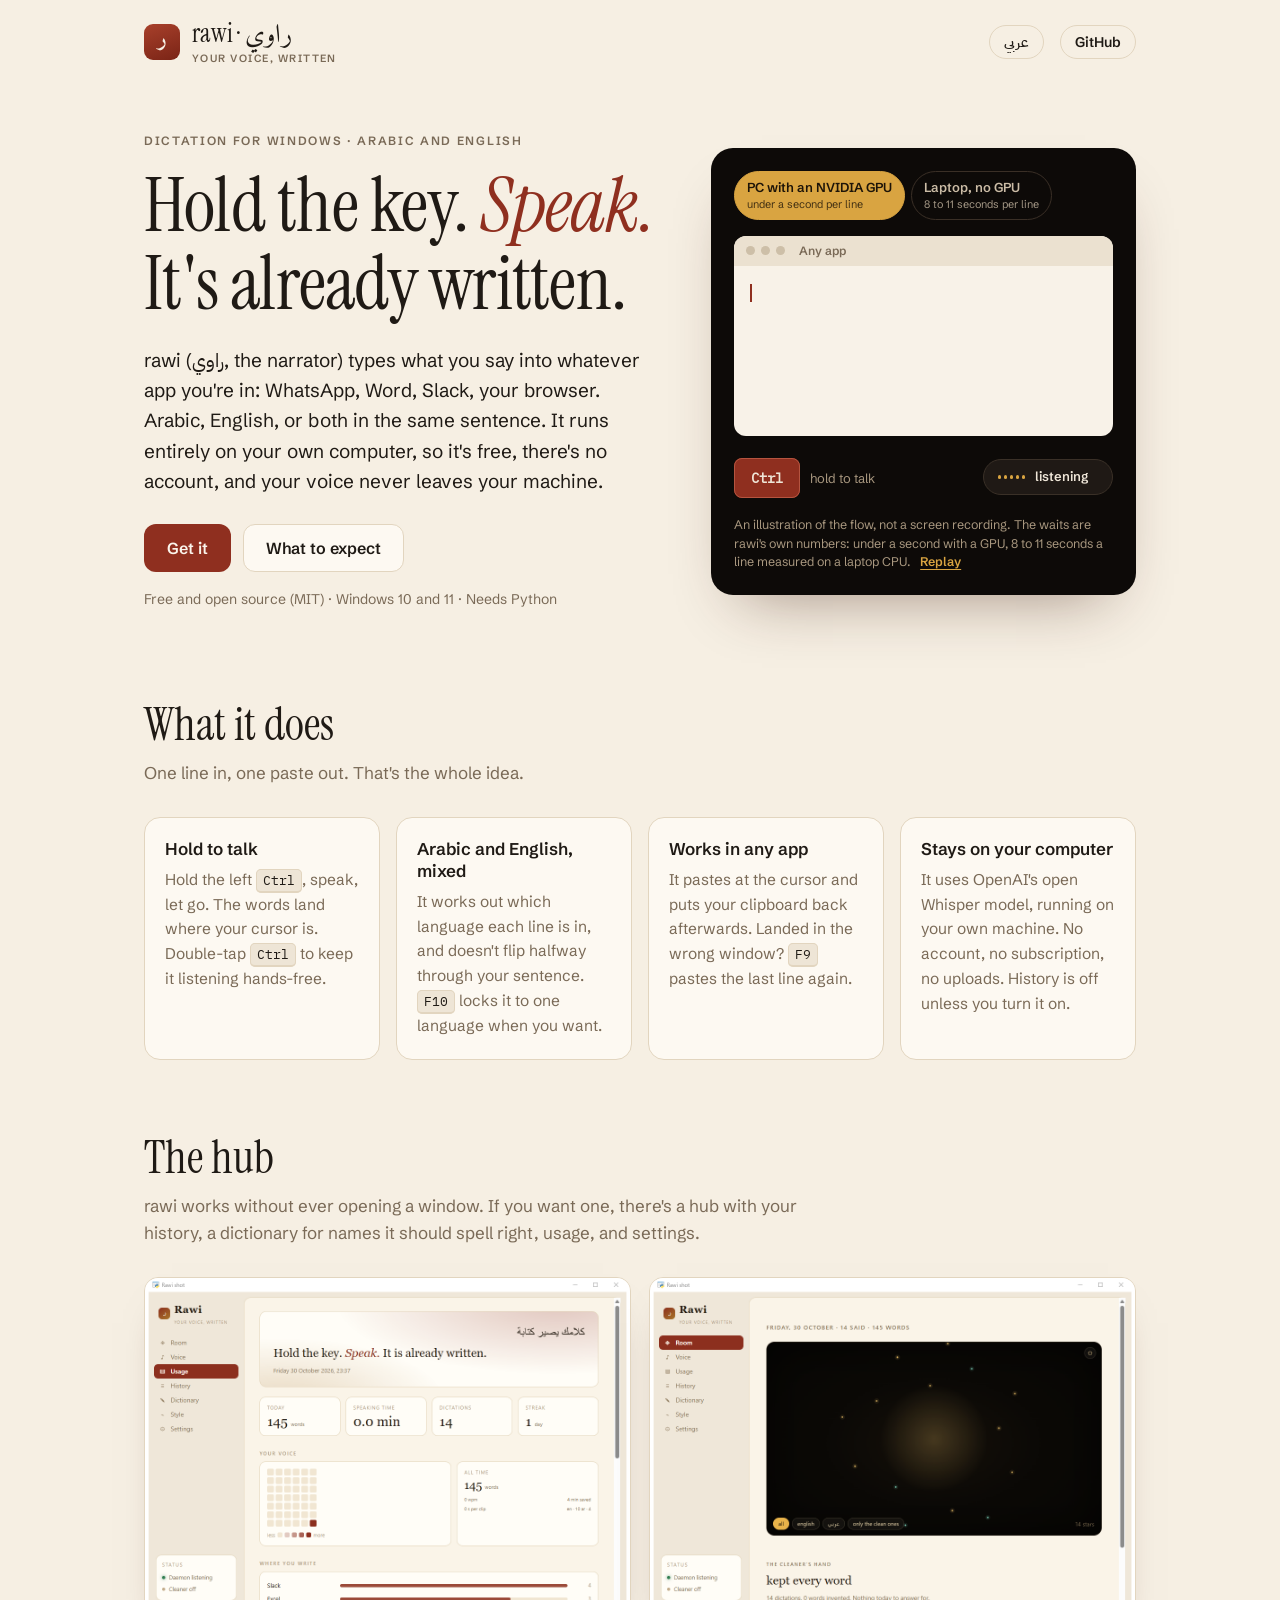
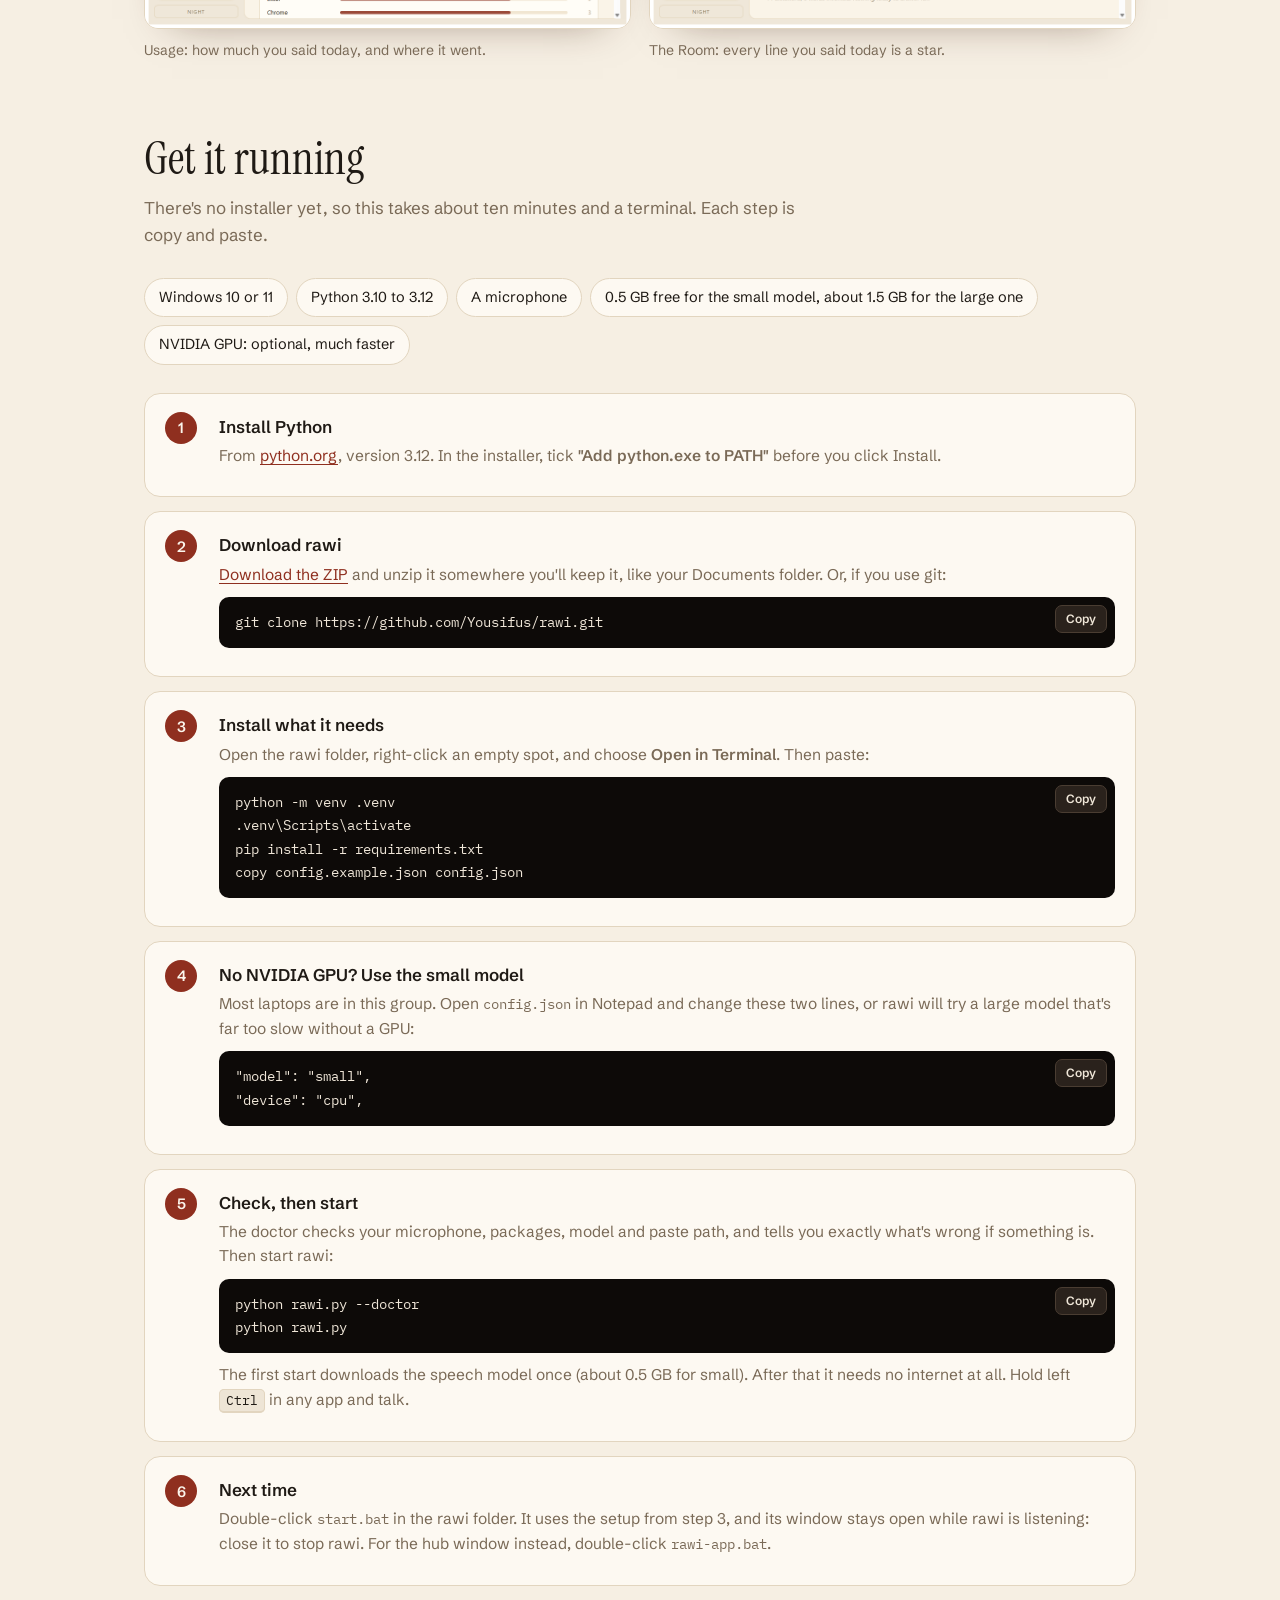
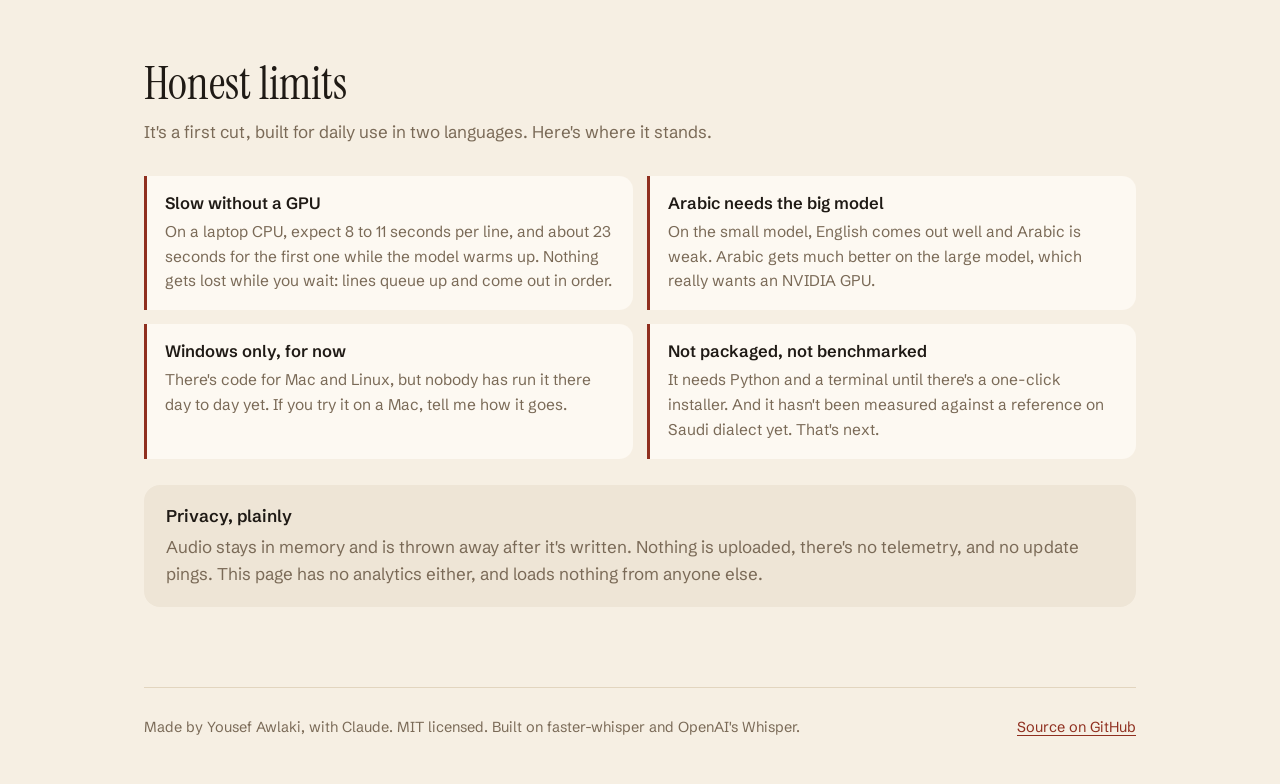
==== commit 2f341286: "launchers: run from .venv when it exists; page says double-click start.bat start.bat and rawi-app.ba" ====
--- a/site/index.html
+++ b/site/index.html
@@ -365,9 +365,8 @@
     </div></li>
     <li><div>
       <h3><span class="en">Next time</span><span class="ar" lang="ar">المرات الجاية</span></h3>
-      <p class="en">Open a terminal in the rawi folder and run:</p>
-      <p class="ar" lang="ar">افتح الـ Terminal في مجلد راوي وشغّل:</p>
-      <div class="code"><pre>.venv\Scripts\python rawi.py</pre></div>
+      <p class="en">Double-click <code>start.bat</code> in the rawi folder. It uses the setup from step 3, and its window stays open while rawi is listening: close it to stop rawi. For the hub window instead, double-click <code>rawi-app.bat</code>.</p>
+      <p class="ar" lang="ar">اضغط مرتين على <code>start.bat</code> في مجلد راوي. يستخدم اللي ثبّته في الخطوة 3، ونافذته تبقى مفتوحة طول ما راوي يسمع: سكّرها إذا تبي توقفه. وإذا تبي الواجهة بدلها، اضغط مرتين على <code>rawi-app.bat</code>.</p>
     </div></li>
   </ol>
 </section>
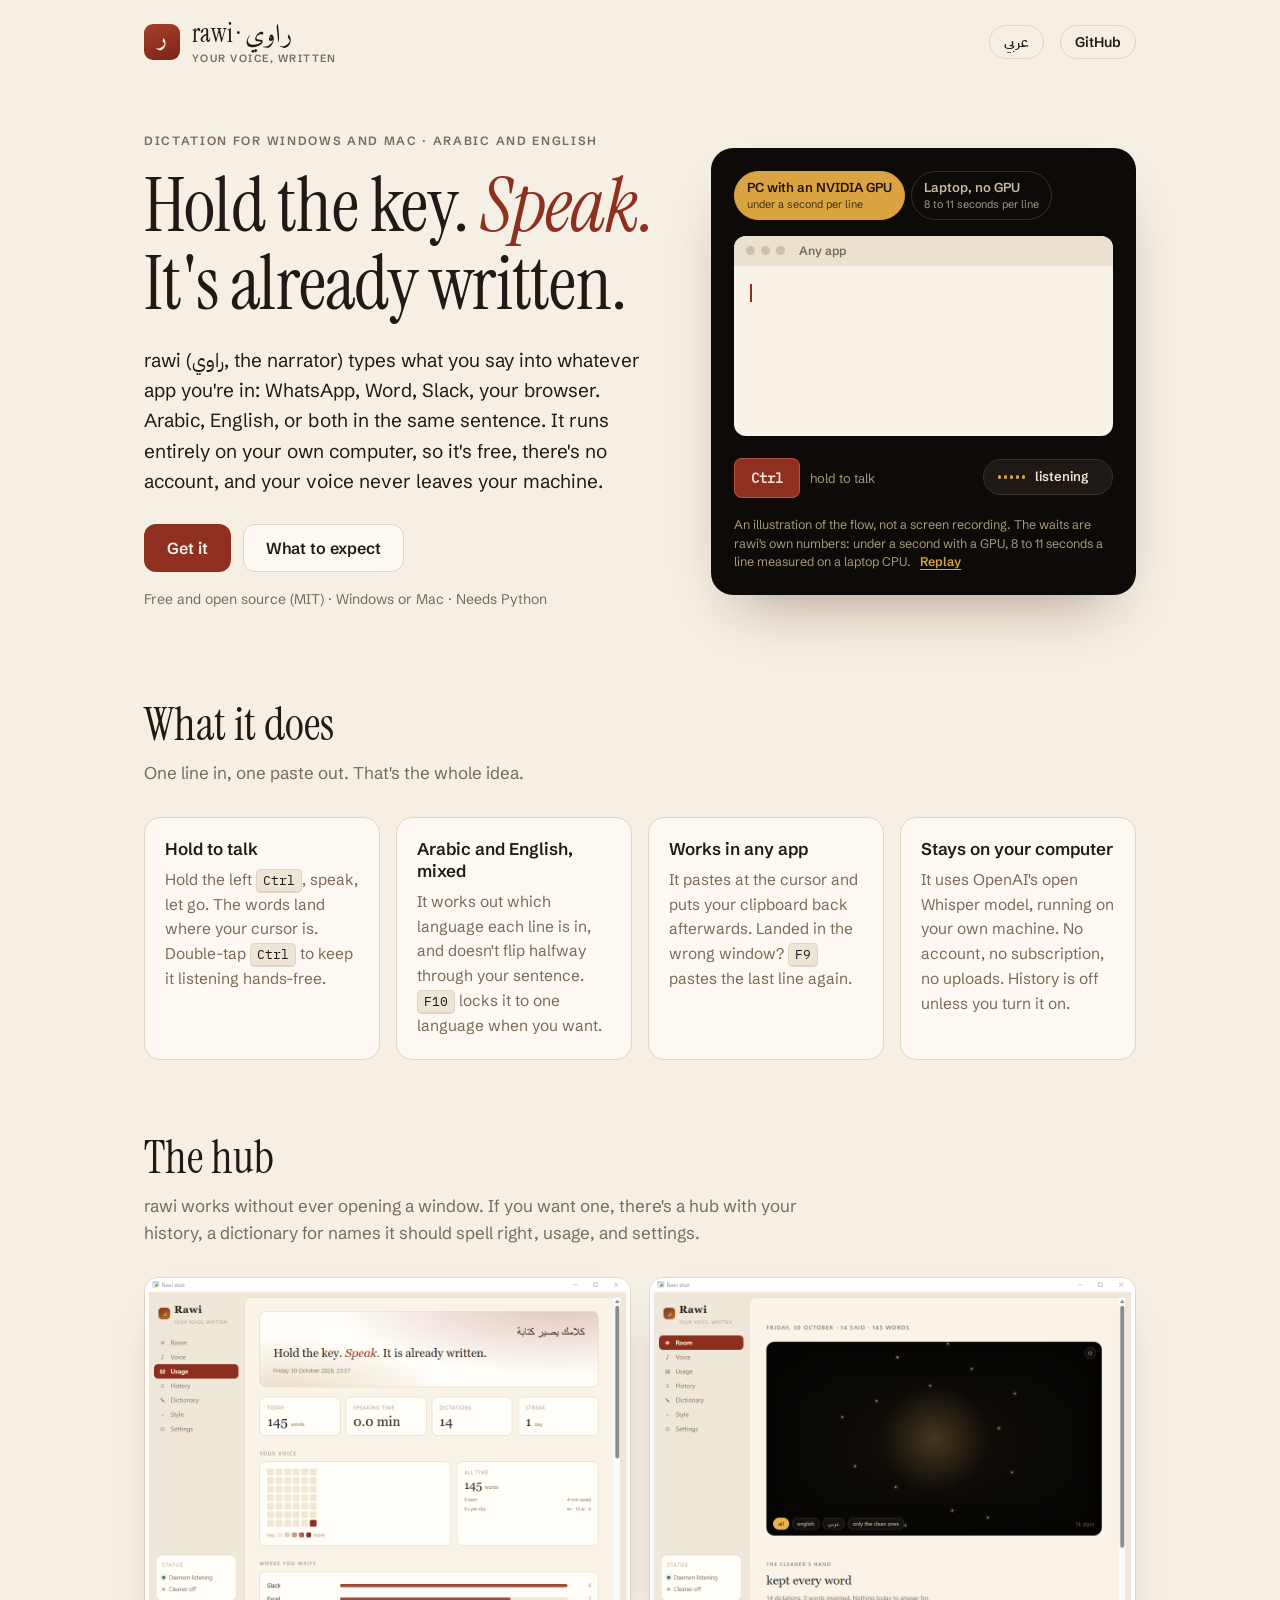
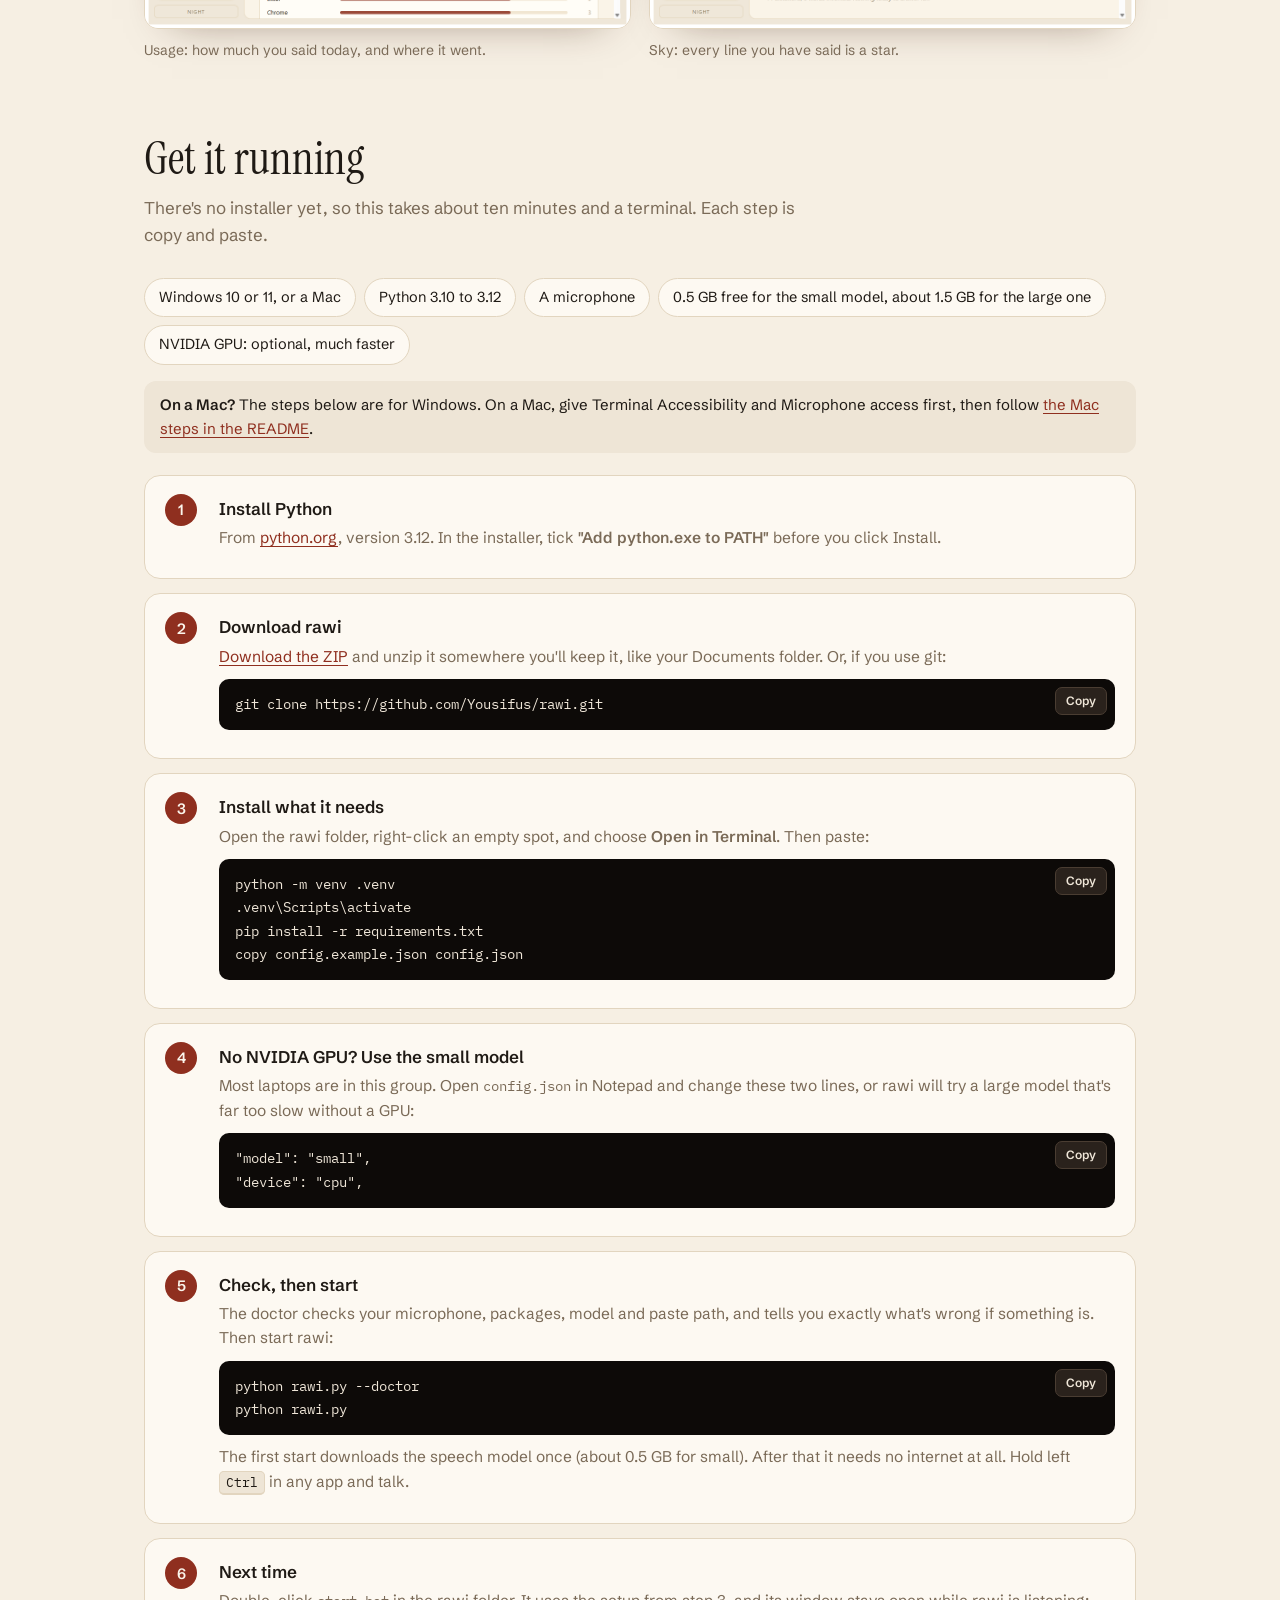
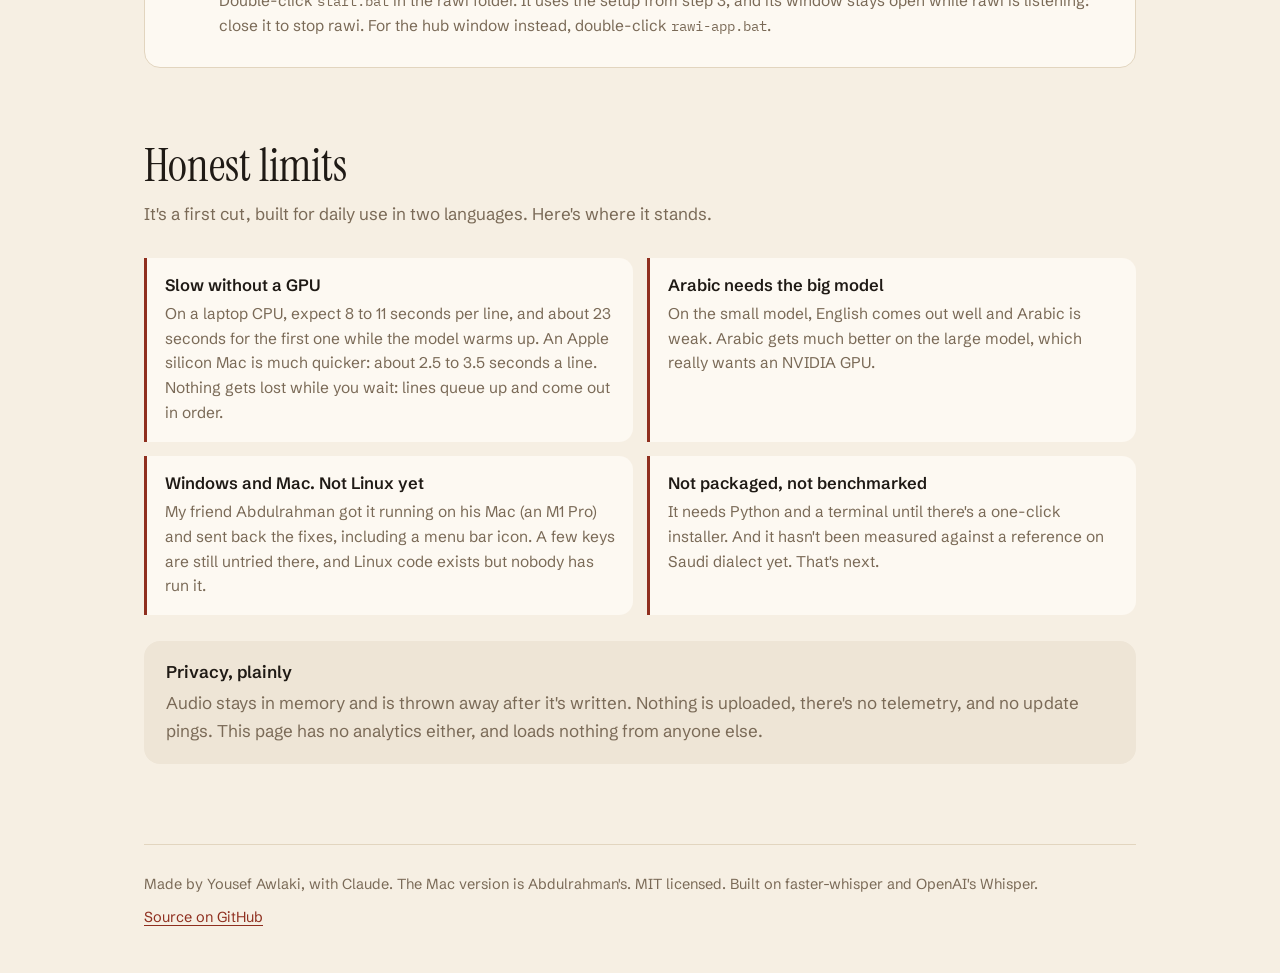
==== commit c147b34a: "docs, site: rawi runs on a Mac README: requirements, an On a Mac section (permissions, python3.12, s" ====
--- a/site/index.html
+++ b/site/index.html
@@ -179,6 +179,7 @@
 
 /* install */
 .need { display: flex; flex-wrap: wrap; gap: 8px; margin: 0 0 28px; padding: 0; list-style: none; }
+.macnote { background: var(--paper-2); border-radius: 12px; padding: 12px 16px; margin: -12px 0 22px; font-size: 15px; color: var(--ink); }
 .need li { background: var(--card); border: 1px solid var(--line); border-radius: 999px; padding: 7px 14px; font-size: 14.5px; }
 ol.steps { list-style: none; padding: 0; margin: 0; counter-reset: s; display: grid; gap: 14px; }
 ol.steps > li { counter-increment: s; display: grid; grid-template-columns: 40px 1fr; gap: 14px; background: var(--card); border: 1px solid var(--line); border-radius: 16px; padding: 18px 20px; }
@@ -235,7 +236,7 @@
 <main>
 <div class="hero">
   <div>
-    <p class="eyebrow"><span class="en">Dictation for Windows · Arabic and English</span><span class="ar" lang="ar">إملاء صوتي لويندوز · عربي وإنجليزي</span></p>
+    <p class="eyebrow"><span class="en">Dictation for Windows and Mac · Arabic and English</span><span class="ar" lang="ar">إملاء صوتي لويندوز وماك · عربي وإنجليزي</span></p>
     <h1 class="en">Hold the key. <em>Speak.</em> It's already written.</h1>
     <h1 class="ar" lang="ar">اضغط وتكلّم، <em>وكلامك يصير كتابة.</em></h1>
     <p class="lede en">rawi (راوي, the narrator) types what you say into whatever app you're in: WhatsApp, Word, Slack, your browser. Arabic, English, or both in the same sentence. It runs entirely on your own computer, so it's free, there's no account, and your voice never leaves your machine.</p>
@@ -244,7 +245,7 @@
       <a class="btn primary" href="#install"><span class="en">Get it</span><span class="ar" lang="ar">حمّله</span></a>
       <a class="btn ghost" href="#limits"><span class="en">What to expect</span><span class="ar" lang="ar">وش تتوقع منه</span></a>
     </div>
-    <p class="fine"><span class="en">Free and open source (MIT) · Windows 10 and 11 · Needs Python</span><span class="ar" lang="ar">مجاني ومفتوح المصدر (MIT) · ويندوز 10 و 11 · يحتاج بايثون</span></p>
+    <p class="fine"><span class="en">Free and open source (MIT) · Windows or Mac · Needs Python</span><span class="ar" lang="ar">مجاني ومفتوح المصدر (MIT) · ويندوز أو ماك · يحتاج بايثون</span></p>
   </div>
 
   <div class="demo" id="demo" aria-label="Animated illustration of rawi">
@@ -310,8 +311,8 @@
       <figcaption><span class="en">Usage: how much you said today, and where it went.</span><span class="ar" lang="ar">الاستخدام: كم تكلمت اليوم، ووين انكتب.</span></figcaption>
     </figure>
     <figure>
-      <img src="img/hub-room.png" width="1080" height="780" loading="lazy" alt="The rawi hub on the Room page: each dictation today drawn as a star.">
-      <figcaption><span class="en">The Room: every line you said today is a star.</span><span class="ar" lang="ar">الغرفة: كل جملة قلتها اليوم نجمة.</span></figcaption>
+      <img src="img/hub-room.png" width="1080" height="780" loading="lazy" alt="The rawi hub showing each dictation drawn as a star.">
+      <figcaption><span class="en">Sky: every line you have said is a star.</span><span class="ar" lang="ar">السماء: كل جملة قلتها نجمة.</span></figcaption>
     </figure>
   </div>
 </section>
@@ -320,12 +321,13 @@
   <h2><span class="en">Get it running</span><span class="ar" lang="ar">شغّله على جهازك</span></h2>
   <p class="sub"><span class="en">There's no installer yet, so this takes about ten minutes and a terminal. Each step is copy and paste.</span><span class="ar" lang="ar">ما فيه مثبّت جاهز للحين، فتحتاج تقريبًا عشر دقايق وشاشة الأوامر (Terminal). كل خطوة نسخ ولصق.</span></p>
   <ul class="need">
-    <li><span class="en">Windows 10 or 11</span><span class="ar" lang="ar">ويندوز 10 أو 11</span></li>
+    <li><span class="en">Windows 10 or 11, or a Mac</span><span class="ar" lang="ar">ويندوز 10 أو 11، أو ماك</span></li>
     <li><span class="en">Python 3.10 to 3.12</span><span class="ar" lang="ar">بايثون من 3.10 إلى 3.12</span></li>
     <li><span class="en">A microphone</span><span class="ar" lang="ar">مايك</span></li>
     <li><span class="en">0.5 GB free for the small model, about 1.5 GB for the large one</span><span class="ar" lang="ar">نص جيجا للنموذج الصغير، وحوالي 1.5 جيجا للكبير</span></li>
     <li><span class="en">NVIDIA GPU: optional, much faster</span><span class="ar" lang="ar">كرت NVIDIA: اختياري، بس أسرع بكثير</span></li>
   </ul>
+  <p class="macnote"><span class="en"><b>On a Mac?</b> The steps below are for Windows. On a Mac, give Terminal Accessibility and Microphone access first, then follow <a href="https://github.com/Yousifus/rawi#on-a-mac">the Mac steps in the README</a>.</span><span class="ar" lang="ar"><b>عندك ماك؟</b> الخطوات تحت لويندوز. على الماك، أعطِ الـ Terminal صلاحية Accessibility والمايك أول، وبعدين اتبع <a href="https://github.com/Yousifus/rawi#on-a-mac">خطوات الماك في الـ README</a>.</span></p>
   <ol class="steps">
     <li><div>
       <h3><span class="en">Install Python</span><span class="ar" lang="ar">ثبّت بايثون</span></h3>
@@ -377,8 +379,8 @@
   <div class="limits">
     <div class="limit">
       <h3><span class="en">Slow without a GPU</span><span class="ar" lang="ar">بطيء بدون كرت شاشة</span></h3>
-      <p class="en">On a laptop CPU, expect 8 to 11 seconds per line, and about 23 seconds for the first one while the model warms up. Nothing gets lost while you wait: lines queue up and come out in order.</p>
-      <p class="ar" lang="ar">على معالج لابتوب، توقّع من 8 إلى 11 ثانية للجملة، وحوالي 23 ثانية لأول جملة لين يسخن النموذج. وما يضيع شي وأنت تنتظر: الجمل تصف بالدور وتنكتب بالترتيب.</p>
+      <p class="en">On a laptop CPU, expect 8 to 11 seconds per line, and about 23 seconds for the first one while the model warms up. An Apple silicon Mac is much quicker: about 2.5 to 3.5 seconds a line. Nothing gets lost while you wait: lines queue up and come out in order.</p>
+      <p class="ar" lang="ar">على معالج لابتوب، توقّع من 8 إلى 11 ثانية للجملة، وحوالي 23 ثانية لأول جملة لين يسخن النموذج. الماك بمعالجات Apple أسرع بكثير: من 2.5 إلى 3.5 ثانية للجملة. وما يضيع شي وأنت تنتظر: الجمل تصف بالدور وتنكتب بالترتيب.</p>
     </div>
     <div class="limit">
       <h3><span class="en">Arabic needs the big model</span><span class="ar" lang="ar">العربي يبي النموذج الكبير</span></h3>
@@ -386,9 +388,9 @@
       <p class="ar" lang="ar">على النموذج الصغير، الإنجليزي ممتاز والعربي ضعيف. العربي يتحسن كثير على النموذج الكبير، وهذا يبي كرت NVIDIA.</p>
     </div>
     <div class="limit">
-      <h3><span class="en">Windows only, for now</span><span class="ar" lang="ar">ويندوز بس، حاليًا</span></h3>
-      <p class="en">There's code for Mac and Linux, but nobody has run it there day to day yet. If you try it on a Mac, tell me how it goes.</p>
-      <p class="ar" lang="ar">فيه كود للماك ولينكس، بس محد جرّبه عليهم يوميًا للحين. إذا جربته على ماك، قولي وش صار.</p>
+      <h3><span class="en">Windows and Mac. Not Linux yet</span><span class="ar" lang="ar">ويندوز وماك. لينكس لا، للحين</span></h3>
+      <p class="en">My friend Abdulrahman got it running on his Mac (an M1 Pro) and sent back the fixes, including a menu bar icon. A few keys are still untried there, and Linux code exists but nobody has run it.</p>
+      <p class="ar" lang="ar">صديقي عبدالرحمن شغّله على الماك حقه (M1 Pro) ورجّع لي التعديلات، ومعها أيقونة في شريط القوائم. باقي كم مفتاح ما تجرّب هناك، ولينكس فيه كود بس محد شغّله.</p>
     </div>
     <div class="limit">
       <h3><span class="en">Not packaged, not benchmarked</span><span class="ar" lang="ar">بدون مثبّت، وبدون قياس دقيق</span></h3>
@@ -406,7 +408,7 @@
 
 <footer>
   <div class="row">
-    <span><span class="en">Made by Yousef Awlaki, with Claude. MIT licensed. Built on faster-whisper and OpenAI's Whisper.</span><span class="ar" lang="ar">سوّاه يوسف العولقي مع Claude. رخصة MIT. مبني على faster-whisper ونموذج Whisper من OpenAI.</span></span>
+    <span><span class="en">Made by Yousef Awlaki, with Claude. The Mac version is Abdulrahman's. MIT licensed. Built on faster-whisper and OpenAI's Whisper.</span><span class="ar" lang="ar">سوّاه يوسف العولقي مع Claude، ونسخة الماك من عبدالرحمن. رخصة MIT. مبني على faster-whisper ونموذج Whisper من OpenAI.</span></span>
     <a href="https://github.com/Yousifus/rawi"><span class="en">Source on GitHub</span><span class="ar" lang="ar">الكود على GitHub</span></a>
   </div>
 </footer>
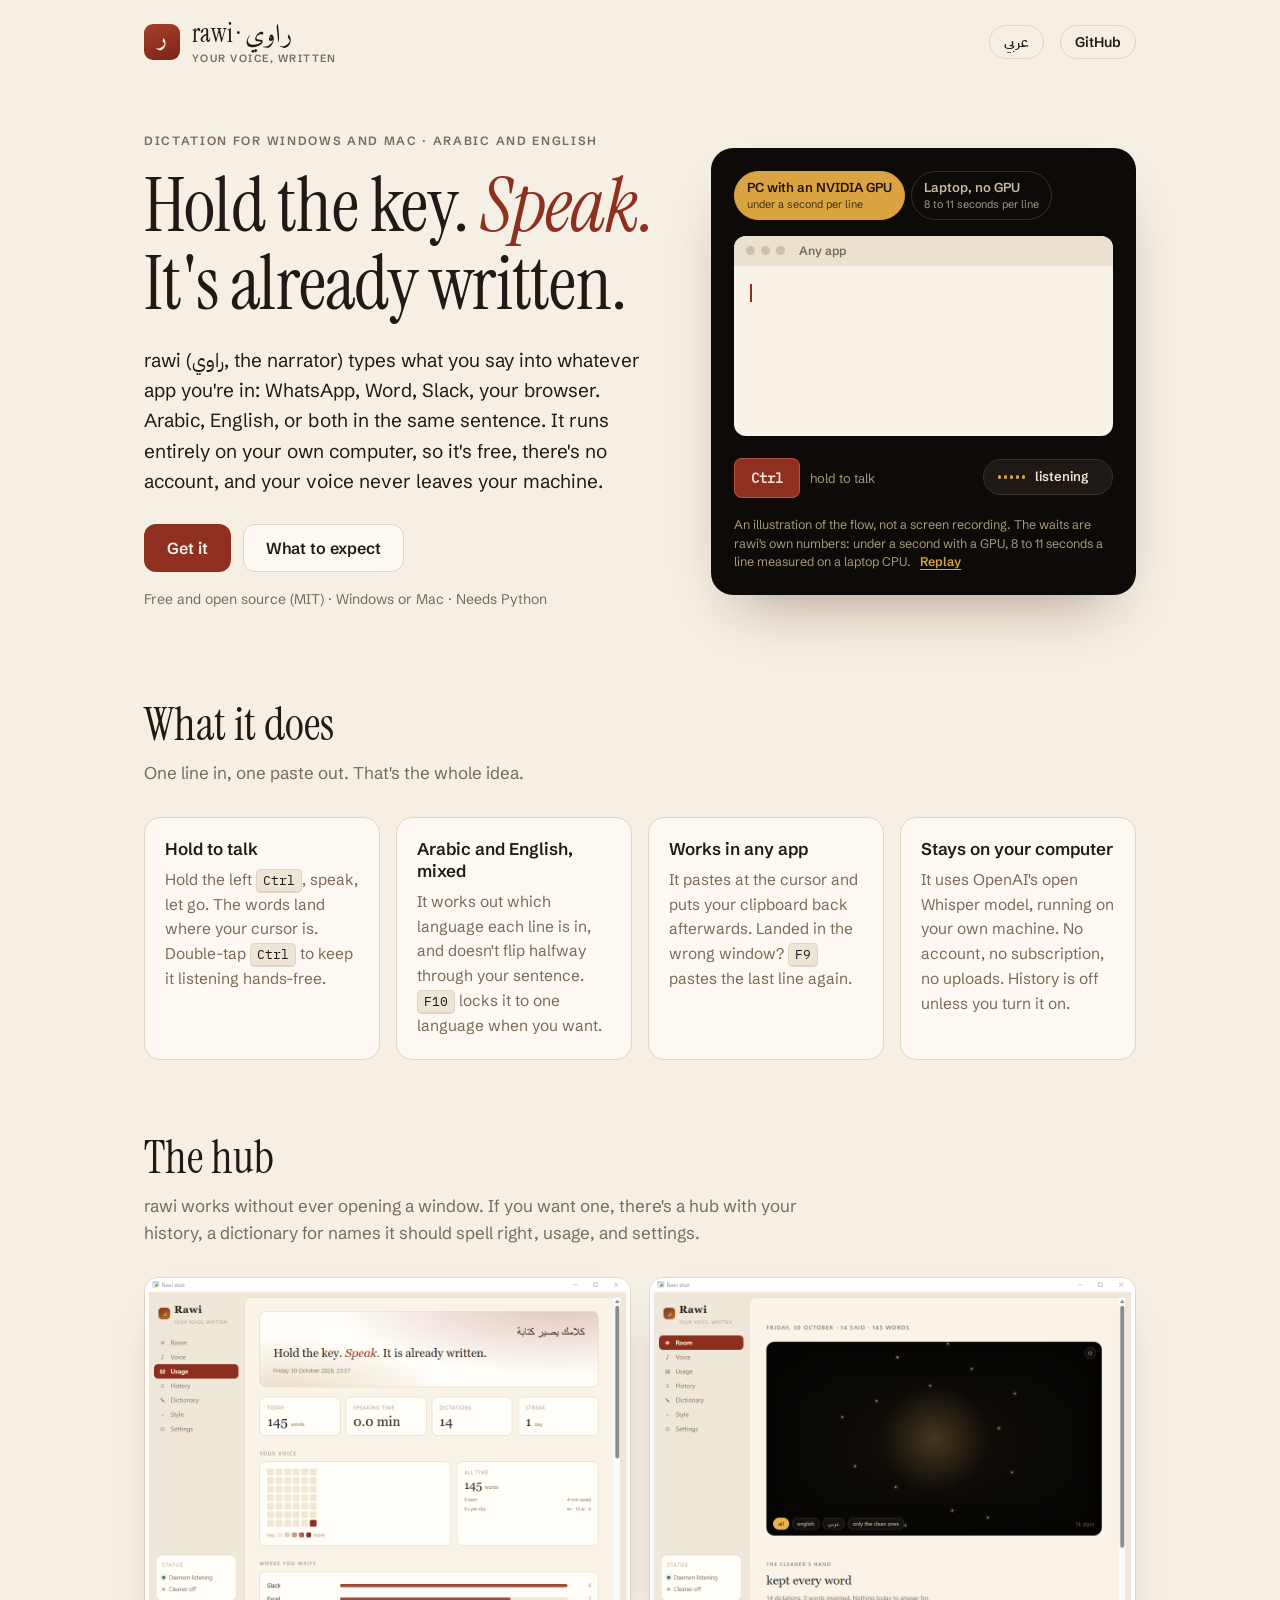
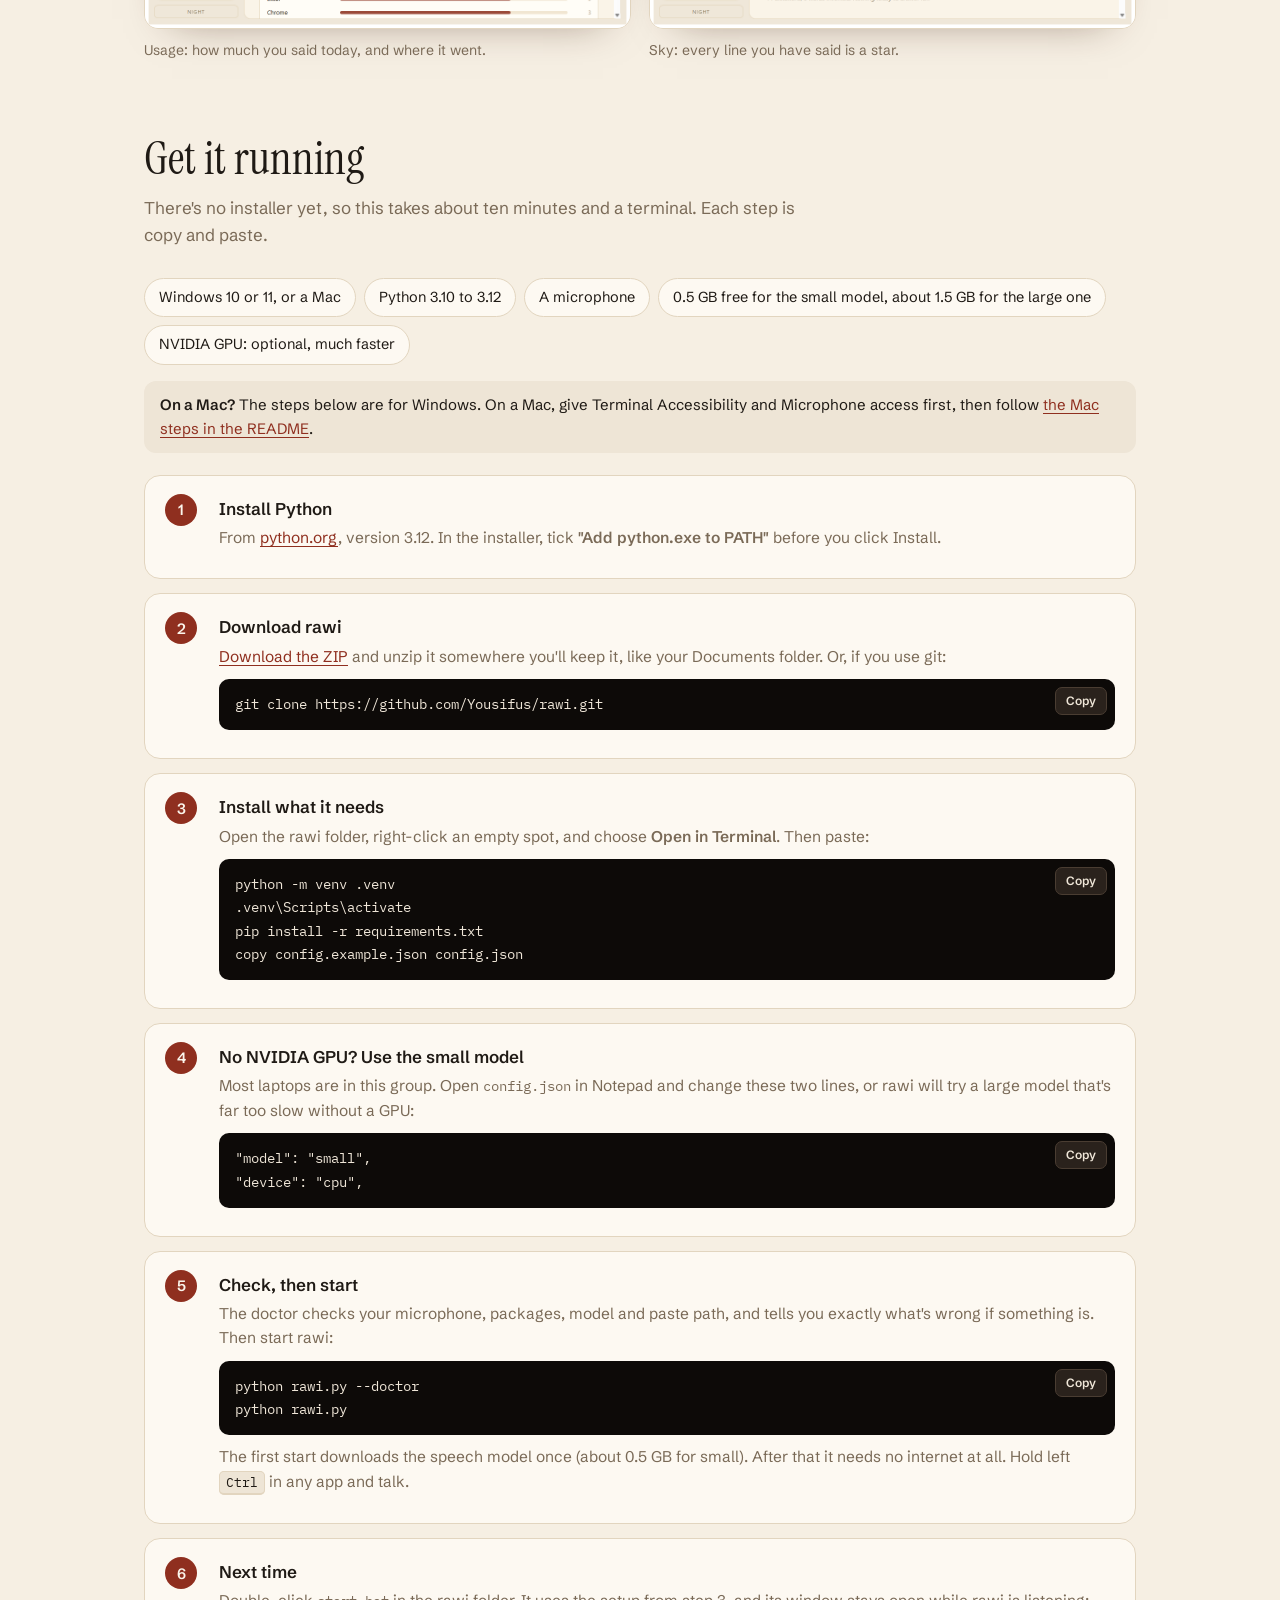
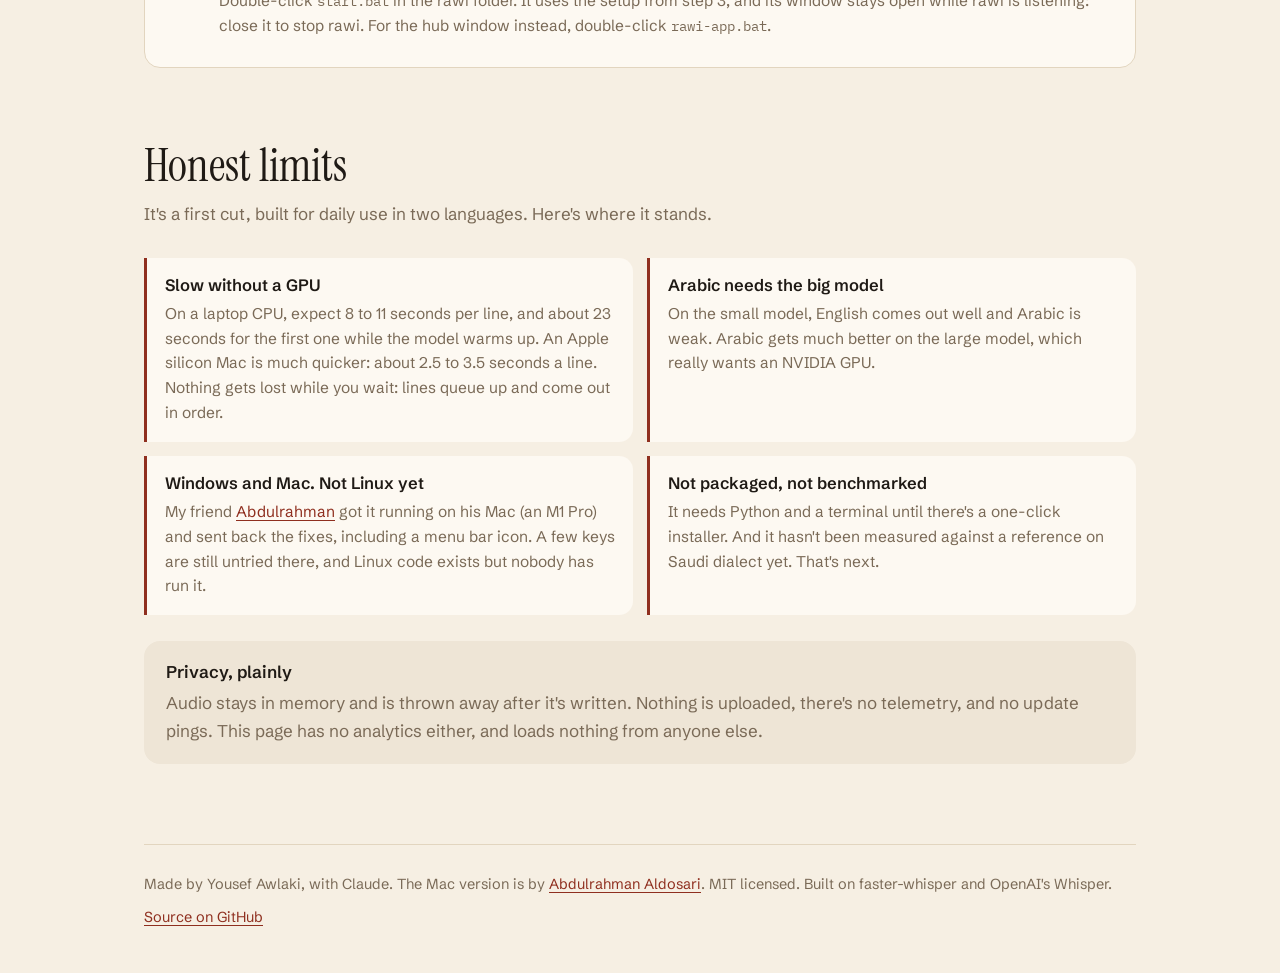
==== commit 3e0f6703: "credit: link Abdulrahman Aldosari (abdulrahmankhalid.com, @liling-png) for the Mac port Co-authored-" ====
--- a/site/index.html
+++ b/site/index.html
@@ -389,8 +389,8 @@
     </div>
     <div class="limit">
       <h3><span class="en">Windows and Mac. Not Linux yet</span><span class="ar" lang="ar">ويندوز وماك. لينكس لا، للحين</span></h3>
-      <p class="en">My friend Abdulrahman got it running on his Mac (an M1 Pro) and sent back the fixes, including a menu bar icon. A few keys are still untried there, and Linux code exists but nobody has run it.</p>
-      <p class="ar" lang="ar">صديقي عبدالرحمن شغّله على الماك حقه (M1 Pro) ورجّع لي التعديلات، ومعها أيقونة في شريط القوائم. باقي كم مفتاح ما تجرّب هناك، ولينكس فيه كود بس محد شغّله.</p>
+      <p class="en">My friend <a href="https://abdulrahmankhalid.com/">Abdulrahman</a> got it running on his Mac (an M1 Pro) and sent back the fixes, including a menu bar icon. A few keys are still untried there, and Linux code exists but nobody has run it.</p>
+      <p class="ar" lang="ar">صديقي <a href="https://abdulrahmankhalid.com/">عبدالرحمن</a> شغّله على الماك حقه (M1 Pro) ورجّع لي التعديلات، ومعها أيقونة في شريط القوائم. باقي كم مفتاح ما تجرّب هناك، ولينكس فيه كود بس محد شغّله.</p>
     </div>
     <div class="limit">
       <h3><span class="en">Not packaged, not benchmarked</span><span class="ar" lang="ar">بدون مثبّت، وبدون قياس دقيق</span></h3>
@@ -408,7 +408,7 @@
 
 <footer>
   <div class="row">
-    <span><span class="en">Made by Yousef Awlaki, with Claude. The Mac version is Abdulrahman's. MIT licensed. Built on faster-whisper and OpenAI's Whisper.</span><span class="ar" lang="ar">سوّاه يوسف العولقي مع Claude، ونسخة الماك من عبدالرحمن. رخصة MIT. مبني على faster-whisper ونموذج Whisper من OpenAI.</span></span>
+    <span><span class="en">Made by Yousef Awlaki, with Claude. The Mac version is by <a href="https://abdulrahmankhalid.com/">Abdulrahman Aldosari</a>. MIT licensed. Built on faster-whisper and OpenAI's Whisper.</span><span class="ar" lang="ar">سوّاه يوسف العولقي مع Claude، ونسخة الماك من <a href="https://abdulrahmankhalid.com/">عبدالرحمن الدوسري</a>. رخصة MIT. مبني على faster-whisper ونموذج Whisper من OpenAI.</span></span>
     <a href="https://github.com/Yousifus/rawi"><span class="en">Source on GitHub</span><span class="ar" lang="ar">الكود على GitHub</span></a>
   </div>
 </footer>
